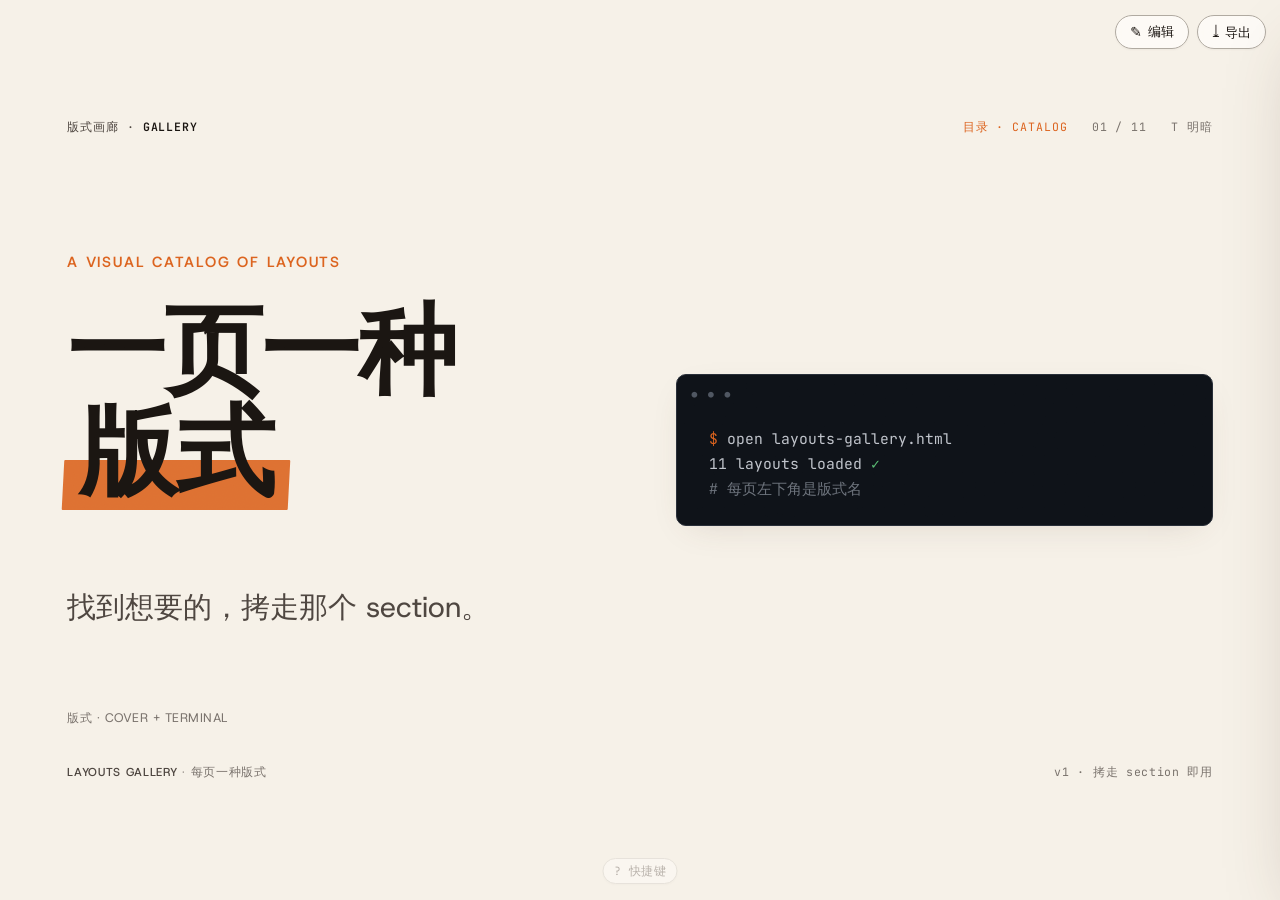
==== skills/ameng-ppt-design/templates/layouts-gallery.html @ fb1deac5 "feat: add ameng-ppt-design (HTML 演示 + 就地编辑 + 版本历史 + 一键导出 PDF/PPTX/PNG/HTML)" ====
<!doctype html>
<html lang="zh-CN">
<head>
<meta charset="utf-8">
<meta name="viewport" content="width=device-width, initial-scale=1">
<title>ameng-ppt · 版式画廊 · Layouts Gallery</title>
<link rel="stylesheet" href="../assets/fonts.css">
<link rel="stylesheet" href="../assets/base.css">
<link rel="stylesheet" href="../assets/components.css">
<link rel="stylesheet" id="theme-link" href="../assets/themes/industrial-paper.css">
<link rel="stylesheet" href="../assets/toolbar.css">
</head>
<body>
<!-- 版式画廊：每一页 = 一种命名版式，左下角 .slide__foot 标注版式名，
     既能当模板抄，也能当「目录」查。工业纸感 + film grain + 编辑 chrome。
     用法：找到想要的版式 → 拷走那个 <section> → 换文案。 -->
<div class="deck deck--chrome" data-grain
    >
  <div class="deck__stage">

    <div class="chrome-top">
      <span class="chrome-top__brand">版式画廊 · <b>GALLERY</b></span>
      <span class="chrome-top__meta"><span class="chrome-top__sec">目录 · CATALOG</span>
        <span class="chrome-top__page">01 / 11</span><span>T 明暗</span></span>
    </div>
    <div class="chrome-foot">
      <span><b>LAYOUTS GALLERY</b> · 每页一种版式</span>
      <span class="mono">v1 · 拷走 section 即用</span>
    </div>

    <!-- 1 · COVER WITH TERMINAL ------------------------------------------------ -->
    <section class="slide center" data-section="目录 · CATALOG" data-accent="ember">
      <div class="grid-2" style="--gap:var(--s-8);align-items:center">
        <div class="stack" style="--gap:var(--s-5)">
          <span class="eyebrow" data-anim="fade">A VISUAL CATALOG OF LAYOUTS</span>
          <h1 class="zh-mega" data-anim="rise" style="font-size:clamp(2.8rem,1.4rem+5vw,6rem)">
            一页一种<br><span class="hl">版式</span></h1>
          <p class="lead" data-anim="fade">找到想要的，拷走那个 section。</p>
        </div>
        <div class="terminal" data-anim="rise">
          <div class="cmd">open layouts-gallery.html</div>
          <div class="ok">11 layouts loaded</div>
          <div class="comment"># 每页左下角是版式名</div>
        </div>
      </div>
      <div class="slide__foot" style="bottom:calc(var(--pad) + 0.9rem)">版式 · COVER + TERMINAL</div>
      <div class="notes">封面版式（短标题版）：左文右终端，仅适合 ≤5 汉字/行 的极短标题。长 CJK 标题改用「标题全宽 + 下方 lead|终端 一行」（见 deck-16x9 的 COVER），否则会在半栏里反复折行。</div>
    </section>

    <!-- 2 · BIG STATEMENT ----------------------------------------------------- -->
    <section class="slide center" data-section="陈述 · STATE" data-accent="ember">
      <h2 class="h1 measure" data-anim="rise">好版式不是装饰，<br>是把<span class="hl">注意力</span>排好队。</h2>
      <p class="lead muted" style="margin-top:var(--s-6)" data-anim="fade">标题写结论，正文写理由。</p>
      <div class="slide__foot" style="bottom:calc(var(--pad) + 0.9rem)">版式 · BIG STATEMENT</div>
      <div class="notes">大陈述版式：一句话、大字号、一个高亮短语。标题直接陈述结论，居中留白。适合论点页。</div>
    </section>

    <!-- 3 · NUMBERED CARDS (3× card--num) ------------------------------------- -->
    <section class="slide" data-section="编号卡 · CARDS" data-accent="cinnabar">
      <span class="eyebrow" data-anim="fade">THREE, IN ORDER</span>
      <h3 class="h2" data-anim="rise" style="margin:var(--s-3) 0 var(--s-6)">三张编号编辑卡（非 icon-card-shadow）</h3>
      <div class="grid-3 fill anim-stagger">
        <div class="card card--num"><span class="num">01</span><span class="eyebrow">差异化填充</span>
          <p class="h3">编号</p><p class="body">mono 编号挂右上角，衬线标题压住，正文交代细节。</p>
          <div class="card__tags"><span>规则</span><span>顺序</span></div></div>
        <div class="card card--num"><span class="num">02</span><span class="eyebrow">统一描边</span>
          <p class="h3">层级</p><p class="body">三卡共用一套描边与圆角——是系统，不是模板网格。</p>
          <div class="card__tags"><span>系统</span><span>克制</span></div></div>
        <div class="card card--num"><span class="num">03</span><span class="eyebrow">底部标签</span>
          <p class="h3">收口</p><p class="body">mono 标签沉到底，给每张卡一个一致的落脚线。</p>
          <div class="card__tags"><span>对齐</span><span>收口</span></div></div>
      </div>
      <div class="slide__foot" style="bottom:calc(var(--pad) + 0.9rem)">版式 · NUMBERED CARDS ×3</div>
      <div class="notes">编号卡版式：eyebrow + 衬线标题 + body + mono 标签。差异在内容，统一在描边。用于「分点 / 步骤 / 维度」。</div>
    </section>

    <!-- 4 · DATA HERO --------------------------------------------------------- -->
    <section class="slide center" data-section="数据 · DATA" data-accent="cinnabar">
      <span class="eyebrow" data-anim="fade">ONE NUMBER, AS THE SUBJECT</span>
      <div class="data-hero" data-anim="rise" style="margin-top:var(--s-4)">
        <div class="data-hero__num">3<span class="unit">×</span></div>
        <div class="data-hero__label">把一个真实大数字当视觉主语——比一句形容词
          「<span class="hl">大幅提升</span>」有力得多。</div>
        <div class="data-hero__src">来源：替换为你的真实出处 · 无真实数据就别用这一版式</div>
      </div>
      <div class="slide__foot" style="bottom:calc(var(--pad) + 0.9rem)">版式 · DATA HERO</div>
      <div class="notes">Data Hero 版式：数字占屏宽 ~20% 当主角，配 label + 出处。强约束：必须是真实数据，否则换版式。</div>
    </section>

    <!-- 5 · SCREENSHOT (frame--browser placeholder) --------------------------- -->
    <section class="slide" data-section="截图 · SHOT" data-accent="mint">
      <div class="grid-2 fill" style="--gap:var(--s-6);align-items:center">
        <div class="stack" style="--gap:var(--s-4)">
          <span class="eyebrow" data-anim="fade">SCREENSHOT, BEAUTIFIED</span>
          <h3 class="h2" data-anim="rise">截图进统一浏览器框，<br>比裸贴<span class="hl">专业一个量级</span>。</h3>
          <p class="body">同一套框 + 同一档阴影。没图就用诚实占位，绝不画假 UI。</p>
        </div>
        <div class="frame frame--browser frame--shadow" data-anim="rise">
          <!-- 真实截图就 <img src="images/01-shot.png" alt="...">；没图先用诚实占位 -->
          <div class="frame__placeholder">images/01-shot.png · 1600px 宽</div>
        </div>
      </div>
      <div class="slide__foot" style="bottom:calc(var(--pad) + 0.9rem)">版式 · SCREENSHOT FRAME</div>
      <div class="notes">截图版式：左文右框。frame--browser 给假浏览器栏，frame--shadow 给深阴影。没图用 .frame__placeholder。</div>
    </section>

    <!-- 6 · HONEST BARS ------------------------------------------------------- -->
    <section class="slide center" data-section="图表 · BARS" data-accent="mint">
      <span class="eyebrow" data-anim="fade">REAL NUMBERS ONLY</span>
      <h3 class="h2" data-anim="rise" style="margin:var(--s-3) 0 var(--s-6)">诚实条形图（只画真实数据）</h3>
      <div class="bars anim-stagger" style="max-width:48rem">
        <div class="bar"><span class="body">主系列</span><div class="bar__track"><div class="bar__fill" style="--v:72%"></div></div><span class="bar__val">72%</span></div>
        <div class="bar"><span class="body">次系列</span><div class="bar__track"><div class="bar__fill" style="--v:48%;background:var(--accent-2)"></div></div><span class="bar__val">48%</span></div>
        <div class="bar"><span class="body">参照</span><div class="bar__track"><div class="bar__fill" style="--v:25%;background:var(--ink-3)"></div></div><span class="bar__val">25%</span></div>
      </div>
      <div class="slide__foot" style="bottom:calc(var(--pad) + 0.9rem)">版式 · HONEST BARS</div>
      <div class="notes">条形图版式：纯 CSS，--v 是真实百分比。强调=accent，副系列=accent-2，参照=ink-3。绝不编数字。</div>
    </section>

    <!-- 7 · COMPARISON (right accent 落点) ------------------------------------ -->
    <section class="slide" data-section="对比 · VS" data-accent="cyan">
      <span class="eyebrow" data-anim="fade">A VERSUS B</span>
      <h3 class="h2" data-anim="rise" style="margin:var(--s-3) 0 var(--s-6)">对比页：右侧是唯一落点</h3>
      <div class="grid-2 fill" style="--gap:var(--s-5)">
        <div class="card card--soft"><span class="tag">方案 A</span>
          <p class="h3 muted">看起来都行，但没有重心</p><p class="body">两边等权 · 读者不知道你推荐谁</p></div>
        <div class="card card--accent"><span class="tag" style="background:oklch(100% 0 0 /.18);border-color:transparent;color:var(--accent-ink)">方案 B ✓</span>
          <p class="h3">用 card--accent 指明结论</p><p class="body">唯一的实色块 · 视线终点 · 推荐项</p></div>
      </div>
      <div class="slide__foot" style="bottom:calc(var(--pad) + 0.9rem)">版式 · COMPARISON</div>
      <div class="notes">对比版式：左 card--soft（弱）+ 右 card--accent（强）。右侧实色块是唯一落点，替你说出推荐项。</div>
    </section>

    <!-- 8 · QUOTE ------------------------------------------------------------- -->
    <section class="slide center" data-section="金句 · QUOTE" data-accent="cyan">
      <blockquote class="quote measure" data-anim="blur" style="max-width:24ch">“Less, but better.”</blockquote>
      <p class="quote__by" data-anim="fade">— Dieter Rams</p>
      <div class="slide__foot" style="bottom:calc(var(--pad) + 0.9rem)">版式 · QUOTE</div>
      <div class="notes">金句版式：衬线大字、极简、一个署名。用 blur 入场。给节奏一个停顿。</div>
    </section>

    <!-- 9 · SECTION DIVIDER (full accent bg) ---------------------------------- -->
    <section class="slide center" data-section="分节 · PART" data-accent="ember"
             style="background:var(--accent)">
      <span class="eyebrow" data-anim="fade" style="color:var(--accent-ink);opacity:.75">PART 02</span>
      <h2 class="zh-mega" data-anim="rise"
          style="color:var(--accent-ink);font-size:clamp(3rem,1rem+6vw,6.5rem)">进入下一节</h2>
      <div class="slide__foot" style="bottom:calc(var(--pad) + 0.9rem);color:var(--accent-ink);opacity:.7">版式 · SECTION DIVIDER</div>
      <div class="notes">分节版式：整页强调色作呼吸点。文字翻成 accent-ink。chrome 的分段标签会跟着切。</div>
    </section>

    <!-- 10 · BENTO ------------------------------------------------------------ -->
    <section class="slide" data-section="便当 · BENTO" data-accent="olive">
      <span class="eyebrow" data-anim="fade">DELIBERATE ASYMMETRY</span>
      <h3 class="h2" data-anim="rise" style="margin:var(--s-3) 0 var(--s-5)">便当版式：非均匀但守网格</h3>
      <div class="bento fill anim-stagger" style="grid-auto-rows:minmax(0,1fr)">
        <div class="card col-4 row-2" style="justify-content:space-between">
          <span class="eyebrow">主格 · col-4 row-2</span>
          <div class="stat__num" style="font-size:clamp(2.6rem,7vw,5rem)">大块<span class="unit">放重点</span></div>
          <p class="body">最大的格子承载最重的信息，其余按 6 列底栅切分。</p></div>
        <div class="card col-2"><span class="eyebrow">col-2</span><p class="h3">附信息</p></div>
        <div class="card col-2"><span class="eyebrow">col-2</span><p class="h3">附信息</p></div>
        <div class="card col-2 card--accent"><span class="eyebrow" style="color:var(--accent-ink);opacity:.85">col-2 · 落点</span><p class="h3">视线终点</p></div>
      </div>
      <div class="slide__foot" style="bottom:calc(var(--pad) + 0.9rem)">版式 · BENTO</div>
      <div class="notes">便当版式：col-4/row-2 主格 + 三个 col-2，全部吸附 6 列底栅。最后一格用 card--accent 收住视线。</div>
    </section>

    <!-- 11 · CLOSE / CTA ------------------------------------------------------ -->
    <section class="slide center" data-section="收束 · CLOSE" data-accent="ember">
      <div class="grid-2" style="--gap:var(--s-8);align-items:center">
        <div class="stack" style="--gap:var(--s-5)">
          <span class="eyebrow" data-anim="fade">YOUR TURN</span>
          <h2 class="h1" data-anim="rise">挑一种版式，<br>从最难的那页<span class="hl">开始</span>。</h2>
        </div>
        <div class="terminal" data-anim="rise">
          <div class="cmd">cp section#7 my-deck.html</div>
          <div class="comment"># 拷走 section，换文案，发布</div>
        </div>
      </div>
      <div class="slide__foot" style="bottom:calc(var(--pad) + 0.9rem)">版式 · CLOSE + CTA</div>
      <div class="notes">收尾版式：左文右终端，给一个具体的下一步动作——不写「Get Started」。</div>
    </section>

  </div>
</div>
<script src="../assets/runtime.js"></script>
<script src="../assets/editor.js"></script>
<script src="../assets/export.js"></script>
</body>
</html>
---- skills/ameng-ppt-design/assets/fonts.css ----
/* ============================================================================
   ameng-ppt-design · fonts.css
   SELF-HOSTED distinctive fonts, OFFLINE / cn-ok. No Google Fonts at runtime,
   no CDN, no network. Run `scripts/fetch-fonts.sh` ONCE to populate
   assets/fonts/*.woff2 (one-time download, then fully offline).
   ----------------------------------------------------------------------------
   Ban-list compliant (设计基线): NO Inter, Roboto, Arial, Open Sans,
   DM Sans/Serif, Plus Jakarta, Outfit, IBM Plex*, Space*, Instrument*,
   Fraunces, Newsreader, Lora, Crimson*, Playfair Display, Cormorant*, Syne.
   Chosen: Display = Bricolage Grotesque · Body = Host Grotesk · Mono = JetBrains Mono.
   If a .woff2 is missing the stack falls back to system CJK gracefully.
   ============================================================================ */

@font-face {
  font-family: "Bricolage Grotesque";
  src: url("./fonts/BricolageGrotesque.woff2") format("woff2");
  font-weight: 200 800; font-display: swap; font-style: normal;
}
@font-face {
  font-family: "Host Grotesk";
  src: url("./fonts/HostGrotesk.woff2") format("woff2");
  font-weight: 300 800; font-display: swap; font-style: normal;
}
@font-face {
  font-family: "JetBrains Mono";
  src: url("./fonts/JetBrainsMono.woff2") format("woff2");
  font-weight: 400 700; font-display: swap; font-style: normal;
}
/* CJK: drop a subset woff2 here for distinctive Chinese, else system serif/sans. */
@font-face {
  font-family: "PPT Han Serif";
  src: url("./fonts/SourceHanSerifSC-subset.woff2") format("woff2");
  font-weight: 400 700; font-display: swap;
}
@font-face {
  font-family: "PPT Han Sans";
  src: url("./fonts/SourceHanSansSC-subset.woff2") format("woff2");
  font-weight: 300 700; font-display: swap;
}

:root {
  /* Display = distinctive Latin grotesque + CJK 黑体/sans. CJK is SANS by default:
     serif CJK (宋/楷) reads heavy & old-fashioned at mega display sizes. Themes that
     WANT serif CJK (editorial-ink, porcelain) override this per-theme. */
  --ppt-display: "Bricolage Grotesque", "PingFang SC", "Source Han Sans SC",
                  "Microsoft YaHei", system-ui, sans-serif;
  /* Body = humanist grotesque + CJK sans */
  --ppt-body:    "Host Grotesk", "PPT Han Sans", "PingFang SC",
                  "Source Han Sans SC", "Noto Sans CJK SC", system-ui, sans-serif;
  /* Mono = JetBrains Mono for CLI / version numbers / metadata */
  --ppt-mono:    "JetBrains Mono", "Sarasa Mono SC", ui-monospace, monospace;
}
---- skills/ameng-ppt-design/assets/base.css ----
/* ============================================================================
   ameng-ppt-design · base.css
   Token-based design system + slide primitives. DO NOT edit per deck.
   A theme file (assets/themes/*.css) overrides the tokens in :root only.
   All colors are OKLCH. No hardcoded hex in layouts — always var(--token).
   ============================================================================ */

/* ---- 1. Default token contract (a theme overrides these) ----------------- */
:root {
  /* Surfaces */
  --bg:          oklch(98.5% 0.004 95);    /* deck/page background */
  --surface-1:   oklch(100% 0 0);          /* raised card */
  --surface-2:   oklch(96% 0.005 95);      /* sunken / subtle fill */
  --line:        oklch(88% 0.006 95);      /* hairline borders */
  --line-strong: oklch(78% 0.01 95);

  /* Ink (text) — 3 levels of hierarchy */
  --ink-1: oklch(22% 0.01 260);            /* primary text / headlines */
  --ink-2: oklch(44% 0.012 260);           /* secondary text */
  --ink-3: oklch(60% 0.012 260);           /* muted / captions */

  /* Accent — used SEMANTICALLY (emphasis, data highlight), not decoration.
     Default is EMBER (warm), not blue: 禁蓝 is a house rule, and a blue default
     was a latent trap (any deck that forgets to link a theme would render blue). */
  --accent:     oklch(64% 0.17 45);        /* primary accent — ember (was blue 256) */
  --accent-ink: oklch(98% 0.01 60);        /* text sitting on accent */
  --accent-2:   oklch(66% 0.13 184);       /* secondary accent (charts/dual, teal) */
  --accent-soft: oklch(92% 0.05 50);       /* warm tint background for accent */

  /* Typography families. Theme may swap. Self-hosted/system — NO Inter/Roboto. */
  --font-display: var(--ppt-display, "Source Han Serif SC", "Songti SC", "Noto Serif CJK SC", Georgia, serif);
  --font-body:    var(--ppt-body, "PingFang SC", "HarmonyOS Sans SC", "Source Han Sans SC", "Noto Sans CJK SC", system-ui, sans-serif);
  --font-mono:    var(--ppt-mono, "JetBrains Mono", "Sarasa Mono SC", "DejaVu Sans Mono", ui-monospace, monospace);

  /* Type scale — fluid, anchored to a 1280-wide stage. Big scale CONTRAST. */
  --fs-eyebrow: clamp(0.72rem, 0.6rem + 0.4vw, 0.92rem);
  --fs-body:    clamp(1rem, 0.86rem + 0.55vw, 1.32rem);
  --fs-lead:    clamp(1.3rem, 1rem + 1vw, 1.9rem);
  --fs-h3:      clamp(1.5rem, 1.1rem + 1.4vw, 2.3rem);
  --fs-h2:      clamp(2rem, 1.3rem + 2.4vw, 3.4rem);
  --fs-h1:      clamp(2.8rem, 1.6rem + 4vw, 5rem);
  --fs-display: clamp(3.6rem, 1.8rem + 6vw, 7rem);
  --fs-stat:    clamp(3rem, 1.6rem + 5vw, 6rem);

  /* Weights & tracking */
  --w-light: 300; --w-reg: 400; --w-med: 500; --w-semi: 600; --w-bold: 700;
  --track-tight: -0.02em;
  --track-wide:  0.12em;          /* ALL-CAPS labels only; 0.05–0.12em is the sane band */
  --leading-tight: 1.08;
  --leading-body:  1.62;

  /* Spacing scale (8px rhythm, non-uniform on purpose) */
  --s-1: 0.25rem; --s-2: 0.5rem; --s-3: 0.75rem; --s-4: 1rem;
  --s-5: 1.5rem; --s-6: 2rem; --s-7: 3rem; --s-8: 4.5rem; --s-9: 6.5rem;

  /* Radius & shadow — restrained. One radius family per deck. */
  --r-1: 6px; --r-2: 12px; --r-3: 20px; --r-pill: 999px;
  --shadow-1: 0 1px 2px oklch(0% 0 0 / 0.05);
  --shadow-2: 0 6px 24px -8px oklch(0% 0 0 / 0.14);
  --shadow-3: 0 24px 64px -20px oklch(0% 0 0 / 0.22);

  /* Deck geometry — a slide is a FIXED stage, scaled to fit the viewport. */
  --slide-w: 1280px;
  --slide-h: 720px;               /* 16:9. The 9:16 modifier overrides this. */
  --pad: clamp(2.5rem, 1rem + 4vw, 5.5rem);
  --content-max: 1100px;          /* reading width cap so text never over-stretches */

  /* Motion */
  --dur: 480ms;
  --ease: cubic-bezier(0.16, 1, 0.3, 1);

  /* Swappable accent palette (set data-accent on .slide for per-section zones).
     House rule: ONE accent per deck/section, used 60-30-10. 禁蓝 by default —
     "ink-blue" exists only for the report theme, never a flagship default. */
  --pal-ember:   oklch(64% 0.17 45);
  --pal-sand:    oklch(70% 0.12 75);
  --pal-cinnabar:oklch(58% 0.20 30);
  --pal-olive:   oklch(58% 0.10 130);
  --pal-mint:    oklch(72% 0.14 160);
  --pal-magenta: oklch(62% 0.20 348);
  --pal-cyan:    oklch(66% 0.13 215);
}

/* per-section accent re-binding (工业纸感 pattern): one zone = one accent */
.slide[data-accent="ember"],   .deck[data-accent="ember"]   { --accent: var(--pal-ember); }
.slide[data-accent="sand"],    .deck[data-accent="sand"]    { --accent: var(--pal-sand); }
.slide[data-accent="cinnabar"],.deck[data-accent="cinnabar"]{ --accent: var(--pal-cinnabar); }
.slide[data-accent="olive"],   .deck[data-accent="olive"]   { --accent: var(--pal-olive); }
.slide[data-accent="mint"],    .deck[data-accent="mint"]    { --accent: var(--pal-mint); }
.slide[data-accent="magenta"], .deck[data-accent="magenta"] { --accent: var(--pal-magenta); }
.slide[data-accent="cyan"],    .deck[data-accent="cyan"]    { --accent: var(--pal-cyan); }

/* ---- 2. Reset & page ----------------------------------------------------- */
*, *::before, *::after { box-sizing: border-box; }
html, body { margin: 0; height: 100%; }
body {
  background: var(--bg);
  color: var(--ink-1);
  font-family: var(--font-body);
  font-size: var(--fs-body);
  line-height: var(--leading-body);
  -webkit-font-smoothing: antialiased;
  text-rendering: optimizeLegibility;
  overflow: hidden;                /* the deck owns the screen */
}

/* ---- 3. Deck stage & fit-to-viewport scaling ----------------------------- */
/* .deck is the fixed 1280×720 (or 720×1280) stage. runtime.js sets --fit
   to scale it to the window. This keeps layout math simple & pixel-stable. */
.deck {
  position: fixed; inset: 0;
  display: grid; place-items: center;
  /* color set here (not only on body) so inherited text — headings without an
     explicit color — re-resolves --ink-1 INSIDE the theme/dark scope. body is an
     ancestor of .deck, so body's computed color would keep the light value
     under [data-theme="dark"]. */
  color: var(--ink-1);
}
.deck__stage {
  position: relative;
  width: var(--slide-w);
  height: var(--slide-h);
  transform: scale(var(--fit, 1));
  transform-origin: center center;
  background: var(--bg);
  overflow: hidden;
}
.deck--9x16 { --slide-w: 720px; --slide-h: 1280px; }

/* ---- 4. Slide ------------------------------------------------------------ */
.slide {
  position: absolute; inset: 0;
  padding: var(--pad);
  display: flex; flex-direction: column;
  opacity: 0; visibility: hidden;
  pointer-events: none;
}
.slide.is-active { opacity: 1; visibility: visible; pointer-events: auto; }

/* entry animation runs only when a slide becomes active */
.slide.is-active [data-anim] { animation: var(--anim, ppt-fade-up) var(--dur) var(--ease) both; }

/* ---- 5. Chrome: progress bar, page number, footer ------------------------ */
.deck__progress {
  position: absolute; left: 0; top: 0; height: 3px; width: 100%;
  background: transparent; z-index: 5;
}
.deck__progress > i {
  display: block; height: 100%; width: var(--progress, 0%);
  background: var(--accent); transition: width var(--dur) var(--ease);
}
.slide__num {
  position: absolute; right: var(--pad); bottom: calc(var(--pad) * 0.55);
  font-family: var(--font-mono); font-size: 0.8rem; letter-spacing: 0.08em;
  color: var(--ink-3); z-index: 4;
}
.slide__foot {
  position: absolute; left: var(--pad); bottom: calc(var(--pad) * 0.55);
  font-size: 0.78rem; letter-spacing: 0.04em; color: var(--ink-3); z-index: 4;
}

/* ---- 6. Typographic primitives ------------------------------------------ */
.eyebrow {
  font-size: var(--fs-eyebrow); font-weight: var(--w-semi);
  letter-spacing: var(--track-wide); text-transform: uppercase;
  color: var(--accent);
}
.display {
  font-family: var(--font-display); font-size: var(--fs-display);
  font-weight: var(--w-bold); line-height: var(--leading-tight);
  letter-spacing: var(--track-tight); color: var(--ink-1);
  text-wrap: balance;
}
.h1 { font-family: var(--font-display); font-size: var(--fs-h1); font-weight: var(--w-bold);
      line-height: var(--leading-tight); letter-spacing: var(--track-tight); text-wrap: balance; }
.h2 { font-family: var(--font-display); font-size: var(--fs-h2); font-weight: var(--w-semi);
      line-height: 1.15; letter-spacing: var(--track-tight); text-wrap: balance; }
.h3 { font-size: var(--fs-h3); font-weight: var(--w-semi); line-height: 1.22; }
/* Reading-width caps are in `ch` (width of "0"). CJK glyphs are ~2× that, so a
   small ch cap wraps CJK far too early (40ch ≈ 20 汉字). Caps widened for CJK-first
   decks; for Latin these stay within a comfortable measure. */
.lead { font-size: var(--fs-lead); color: var(--ink-2); font-weight: var(--w-reg);
        line-height: 1.4; max-width: 52ch; text-wrap: pretty; }
.body { font-size: var(--fs-body); color: var(--ink-2); max-width: 72ch; text-wrap: pretty; }
.muted { color: var(--ink-3); }
.accent { color: var(--accent); }
mark { background: var(--accent-soft); color: var(--ink-1); padding: 0 0.18em; border-radius: var(--r-1); }

/* stat / big number */
.stat { display: flex; flex-direction: column; gap: var(--s-2); }
.stat__num { font-family: var(--font-display); font-size: var(--fs-stat); font-weight: var(--w-bold);
             line-height: 1; letter-spacing: var(--track-tight); color: var(--ink-1);
             font-variant-numeric: tabular-nums; }
.stat__num .unit { font-size: 0.42em; color: var(--ink-3); margin-left: 0.15em; font-weight: var(--w-med); }
.stat__label { font-size: var(--fs-eyebrow); letter-spacing: 0.06em; color: var(--ink-3); text-transform: uppercase; }

/* quote */
.quote { font-family: var(--font-display); font-size: var(--fs-h2); font-weight: var(--w-med);
         line-height: 1.3; letter-spacing: var(--track-tight); color: var(--ink-1); text-wrap: balance; }
.quote__by { margin-top: var(--s-5); font-size: var(--fs-body); color: var(--ink-3); }

/* ---- 7. Layout helpers --------------------------------------------------- */
.stack > * + * { margin-top: var(--gap, var(--s-4)); }
.cluster { display: flex; flex-wrap: wrap; gap: var(--gap, var(--s-4)); align-items: center; }
.spread { display: flex; justify-content: space-between; align-items: flex-end; gap: var(--s-6); }
.fill { flex: 1; min-height: 0; }
.center { display: flex; flex-direction: column; justify-content: center; height: 100%; }
.grid-2 { display: grid; grid-template-columns: 1fr 1fr; gap: var(--gap, var(--s-6)); }
.grid-3 { display: grid; grid-template-columns: repeat(3, 1fr); gap: var(--gap, var(--s-5)); }
.grid-4 { display: grid; grid-template-columns: repeat(4, 1fr); gap: var(--gap, var(--s-4)); }
/* bento: deliberate non-uniform composition */
.bento { display: grid; gap: var(--s-4); grid-template-columns: repeat(6, 1fr); grid-auto-rows: 1fr; }
.bento > .col-2 { grid-column: span 2; } .bento > .col-3 { grid-column: span 3; }
.bento > .col-4 { grid-column: span 4; } .bento > .row-2 { grid-row: span 2; }

/* card surface */
.card {
  background: var(--surface-1); border: 1px solid var(--line);
  border-radius: var(--r-2); padding: var(--s-5);
  display: flex; flex-direction: column; gap: var(--s-3);
}
.card--soft { background: var(--surface-2); border-color: transparent; }
.card--accent { background: var(--accent); color: var(--accent-ink); border-color: transparent; }
/* ALL text inside an accent card flips to ink-on-accent — otherwise .body/.lead/.muted
   keep their dark color and become unreadable on the accent fill (contrast bug). */
.card--accent :where(.stat__num, .stat__label, .h2, .h3, .lead, .body, .muted, p, h2, h3, li) {
  color: var(--accent-ink);
}
.card--accent :where(.muted, .body, .data-hero__src, .stat__label) { opacity: 0.85; }
.card--accent .tag { background: oklch(100% 0 0 / 0.18); border-color: transparent; color: var(--accent-ink); }

/* pill / tag */
.tag { display: inline-flex; align-items: center; gap: var(--s-2);
       font-size: var(--fs-eyebrow); letter-spacing: 0.04em; color: var(--ink-2);
       background: var(--surface-2); border-radius: var(--r-pill);
       padding: 0.3em 0.85em; border: 1px solid var(--line); }

/* divider */
.rule { height: 1px; background: var(--line); border: 0; margin: var(--s-5) 0; }

/* simple bar for honest, real-data charts (no fake numbers) */
.bars { display: flex; flex-direction: column; gap: var(--s-3); }
.bar { display: grid; grid-template-columns: 9rem 1fr auto; align-items: center; gap: var(--s-4); }
.bar__track { height: 10px; background: var(--surface-2); border-radius: var(--r-pill); overflow: hidden; }
.bar__fill { height: 100%; width: var(--v, 0%); background: var(--accent); border-radius: var(--r-pill); }
.bar__val { font-family: var(--font-mono); font-size: 0.9rem; color: var(--ink-2); font-variant-numeric: tabular-nums; }

/* ---- 8. Speaker notes & overview (driven by runtime.js) ------------------ */
.notes { display: none; }
.ppt-notes-overlay {
  position: fixed; inset: auto 0 0 0; max-height: 42vh; overflow: auto;
  background: oklch(15% 0.01 260 / 0.97); color: oklch(96% 0 0);
  font-family: var(--font-body); font-size: 1rem; line-height: 1.6;
  padding: var(--s-6) var(--s-7); z-index: 50; display: none;
  border-top: 2px solid var(--accent);
}
.ppt-notes-overlay.is-open { display: block; }
.ppt-overview {
  position: fixed; inset: 0; background: oklch(12% 0.01 260 / 0.96); z-index: 60;
  display: none; grid-template-columns: repeat(auto-fill, minmax(220px, 1fr));
  gap: var(--s-4); padding: var(--s-6); overflow: auto; align-content: start;
}
.ppt-overview.is-open { display: grid; }
.ppt-overview__thumb { aspect-ratio: 16/9; border-radius: var(--r-1); overflow: hidden;
  border: 2px solid transparent; background: var(--bg); cursor: pointer; position: relative; }
.ppt-overview__thumb.is-current { border-color: var(--accent); }
.ppt-overview__thumb b { position: absolute; left: 6px; top: 4px; font-family: var(--font-mono);
  font-size: 0.7rem; color: var(--ink-3); }

/* keyboard-shortcut help affordance — bottom-center, subtle, screen-only.
   Hover (or click, or press ? / H) reveals the panel. Hidden in print/export. */
.ppt-help { position: fixed; left: 50%; bottom: 14px; transform: translateX(-50%); z-index: 45; }
.ppt-help__btn {
  font-family: var(--font-mono); font-size: 0.72rem; letter-spacing: 0.04em;
  color: var(--ink-3); background: var(--surface-1); border: 1px solid var(--line);
  border-radius: var(--r-pill); padding: 0.34em 0.9em; cursor: help;
  box-shadow: var(--shadow-1); opacity: 0.5; transition: opacity 0.2s var(--ease);
}
.ppt-help:hover .ppt-help__btn, .ppt-help.is-open .ppt-help__btn { opacity: 1; }
.ppt-help__panel {
  position: absolute; left: 50%; bottom: calc(100% + 8px);
  transform: translateX(-50%) translateY(6px);
  width: 232px; background: var(--surface-1); color: var(--ink-1);
  border: 1px solid var(--line); border-radius: var(--r-2); box-shadow: var(--shadow-3);
  padding: var(--s-4) var(--s-5); opacity: 0; visibility: hidden;
  transition: opacity 0.18s var(--ease), transform 0.18s var(--ease);
}
.ppt-help:hover .ppt-help__panel, .ppt-help.is-open .ppt-help__panel {
  opacity: 1; visibility: visible; transform: translateX(-50%) translateY(0);
}
.ppt-help__row { display: flex; align-items: center; gap: 0.6em; padding: 0.3em 0;
  font-size: 0.78rem; color: var(--ink-2); }
.ppt-help__row b { margin-left: auto; font-weight: var(--w-med); color: var(--ink-2); }
.ppt-help__row .k { display: inline-flex; gap: 0.25em; }
.ppt-help kbd { font-family: var(--font-mono); font-size: 0.68rem; line-height: 1.5;
  background: var(--surface-2); border: 1px solid var(--line); border-bottom-width: 2px;
  border-radius: 4px; padding: 0.06em 0.45em; color: var(--ink-1); }
@media print { .ppt-help { display: none !important; } }

/* ---- 9. Motion keyframes ------------------------------------------------- */
@keyframes ppt-fade-up { from { opacity: 0; transform: translateY(18px); } to { opacity: 1; transform: none; } }
@keyframes ppt-fade    { from { opacity: 0; } to { opacity: 1; } }
@keyframes ppt-rise    { from { opacity: 0; transform: translateY(40px) scale(0.98); } to { opacity: 1; transform: none; } }
@keyframes ppt-wipe    { from { clip-path: inset(0 100% 0 0); } to { clip-path: inset(0 0 0 0); } }
@keyframes ppt-blur-in { from { opacity: 0; filter: blur(12px); } to { opacity: 1; filter: none; } }

[data-anim="fade"]   { --anim: ppt-fade; }
[data-anim="rise"]   { --anim: ppt-rise; }
[data-anim="wipe"]   { --anim: ppt-wipe; }
[data-anim="blur"]   { --anim: ppt-blur-in; }
/* stagger children: set --i on each child or use :nth-child below */
.anim-stagger > * { animation: ppt-fade-up var(--dur) var(--ease) both;
  animation-delay: calc(var(--i, 0) * 80ms); }
.anim-stagger > *:nth-child(1){--i:0} .anim-stagger > *:nth-child(2){--i:1}
.anim-stagger > *:nth-child(3){--i:2} .anim-stagger > *:nth-child(4){--i:3}
.anim-stagger > *:nth-child(5){--i:4} .anim-stagger > *:nth-child(6){--i:5}

/* Respect reduced motion — accessibility (web rules). */
@media (prefers-reduced-motion: reduce) {
  .slide.is-active [data-anim], .anim-stagger > * { animation: none !important; }
  .deck__progress > i { transition: none; }
}

/* ---- 9.5 Signature primitives (工业纸感 DNA) ----------------------------- */

/* Film grain / atmosphere — opt-in via data-grain on .deck. Overlay blend. */
.deck[data-grain] .deck__stage::after {
  content: ""; position: absolute; inset: 0; pointer-events: none; z-index: 3;
  opacity: 0.4; mix-blend-mode: overlay;
  background-image: url("data:image/svg+xml;utf8,<svg xmlns='http://www.w3.org/2000/svg' width='160' height='160'><filter id='n'><feTurbulence type='fractalNoise' baseFrequency='0.9' numOctaves='2' stitchTiles='stitch'/><feColorMatrix values='0 0 0 0 1  0 0 0 0 1  0 0 0 0 1  0 0 0 0.05 0'/></filter><rect width='100%25' height='100%25' filter='url(%23n)'/></svg>");
}
/* on light themes flip the grain to dark dots */
.deck[data-grain][data-theme="light"] .deck__stage::after,
.deck[data-grain].is-light .deck__stage::after {
  mix-blend-mode: multiply; opacity: 0.5;
  background-image: url("data:image/svg+xml;utf8,<svg xmlns='http://www.w3.org/2000/svg' width='160' height='160'><filter id='n'><feTurbulence type='fractalNoise' baseFrequency='0.9' numOctaves='2' stitchTiles='stitch'/><feColorMatrix values='0 0 0 0 0  0 0 0 0 0  0 0 0 0 0  0 0 0 0.06 0'/></filter><rect width='100%25' height='100%25' filter='url(%23n)'/></svg>");
}

/* Inline highlight band — the signature: accent bar behind a key phrase.
   <span class="hl">关键短语</span>. Sits behind text, slightly skewed off-grid. */
.hl {
  position: relative; white-space: nowrap; padding: 0 0.12em;
  color: var(--ink-1); isolation: isolate;
}
.hl::before {
  content: ""; position: absolute; z-index: -1; left: -0.04em; right: -0.04em;
  bottom: 0.04em; height: 0.5em; background: var(--accent);
  opacity: 0.9; transform: skewX(-3deg); border-radius: 1px;
}
/* full band = solid inline highlight (red-on-white etc). Real background so it
   survives layered/dotted slide backgrounds; clones cleanly across line wraps. */
.hl--full {
  color: var(--accent-ink); background: var(--accent);
  padding: 0.04em 0.2em; border-radius: 2px;
  -webkit-box-decoration-break: clone; box-decoration-break: clone;
}
.hl--full::before { display: none; }

/* reading-width cap helper */
.measure { max-width: var(--content-max); }

/* CJK display title tiers (Swiss "极致字号对比" — pair a big tier with small body) */
.zh-mega { font-family: var(--font-display); font-weight: var(--w-bold);
  font-size: clamp(3.2rem, 1.4rem + 6vw, 7.5rem); line-height: 1.02;
  letter-spacing: var(--track-tight); text-wrap: balance; }

/* ---- 10. Print / PDF export (one slide per page, no scaling) -------------
   The Export ▸ PDF button (export.js) injects an exact @page size for the
   current ratio before calling print(); these rules also make a manual
   Cmd/Ctrl+P paginate every slide instead of printing only the active one. */
@media print {
  html, body { overflow: visible; background: #fff; margin: 0; padding: 0; }
  .deck { position: static; display: block; }
  .deck__stage {
    position: static; transform: none; box-shadow: none;
    width: var(--slide-w); height: auto; overflow: visible;
  }
  .slide {
    position: relative; inset: auto;
    width: var(--slide-w); height: var(--slide-h);
    opacity: 1 !important; visibility: visible !important; pointer-events: auto;
    overflow: hidden;
    break-after: page; page-break-after: always;
  }
  .slide:last-child { break-after: auto; page-break-after: auto; }
  .slide [data-anim] { animation: none !important; opacity: 1 !important; transform: none !important; }
  /* never print the authoring/runtime chrome */
  .ppt-toolbar, .ppt-history, .ppt-toast, .ppt-help, .ppt-overview,
  .ppt-notes-overlay, .deck__progress, .slide__num { display: none !important; }
}
---- skills/ameng-ppt-design/assets/components.css ----
/* ============================================================================
   ameng-ppt-design · components.css
   Higher-level components built on base.css tokens (工业纸感 + 归藏 fusion).
   Load AFTER base.css, BEFORE the theme link is fine too (uses tokens only).
   Everything here is offline / cn-ok — no CDN, no network.
   ============================================================================ */

/* ---- Editorial chrome: top metadata bar + footer (工业纸感) ---------------
   runtime.js fills .chrome-top__page and the page counter. Put a .chrome-top
   and .chrome-foot ONCE inside .deck__stage (outside .slide) and they persist. */
.chrome-top {
  position: absolute; top: 0; left: 0; right: 0; z-index: 6;
  display: flex; align-items: center; justify-content: space-between;
  padding: calc(var(--pad) * 0.42) var(--pad);
  font-size: 0.72rem; letter-spacing: 0.08em; color: var(--ink-3);
  font-family: var(--font-mono); text-transform: uppercase;
}
.chrome-top__brand { color: var(--ink-2); }
.chrome-top__brand b { color: var(--ink-1); font-weight: var(--w-semi); }
.chrome-top__meta { display: flex; gap: var(--s-5); align-items: center; }
.chrome-top__sec { color: var(--accent); }
.chrome-foot {
  position: absolute; bottom: 0; left: 0; right: 0; z-index: 6;
  display: flex; align-items: flex-end; justify-content: space-between;
  padding: calc(var(--pad) * 0.42) var(--pad);
  font-size: 0.72rem; letter-spacing: 0.06em; color: var(--ink-3);
}
.chrome-foot b { color: var(--ink-2); font-weight: var(--w-med); }
.chrome-foot .mono { font-family: var(--font-mono); }
/* when chrome is present, give slides breathing room from the bars */
.deck--chrome .slide { padding-top: calc(var(--pad) + 1.1rem); padding-bottom: calc(var(--pad) + 1.1rem); }
/* chrome already shows the page counter — suppress the auto-injected one */
.deck--chrome .slide__num { display: none; }

/* ---- Terminal / code block (the "shipped" feel) ------------------------- */
.terminal {
  font-family: var(--font-mono); font-size: 0.92rem; line-height: 1.7;
  background: oklch(18% 0.015 260); color: oklch(82% 0.01 260);
  border: 1px solid oklch(30% 0.02 260); border-radius: var(--r-2);
  padding: var(--s-5) var(--s-5) var(--s-5) var(--s-6);
  box-shadow: var(--shadow-2); position: relative; overflow: hidden;
}
.terminal::before {                       /* traffic-light dots */
  content: "● ● ●"; position: absolute; top: 0.7rem; left: 0.9rem;
  font-size: 0.6rem; letter-spacing: 0.25em; color: oklch(45% 0.02 260);
}
.terminal > * { margin-top: 1.7rem; }
.terminal > * ~ * { margin-top: 0; }
.terminal .cmd::before { content: "$ "; color: var(--accent); }
.terminal .ok::after { content: " ✓"; color: oklch(72% 0.14 150); }
.terminal .comment { color: oklch(55% 0.015 260); }

/* ---- Framed screenshot (screenshot beautification, 归藏 + 工业纸感) ------- */
.frame {
  border-radius: var(--r-2); overflow: hidden; background: var(--surface-1);
  border: 1px solid var(--line); box-shadow: var(--shadow-2);
}
.frame--browser { padding-top: 2rem; position: relative; }
.frame--browser::before {                 /* fake browser chrome */
  content: ""; position: absolute; top: 0; left: 0; right: 0; height: 2rem;
  background: var(--surface-2); border-bottom: 1px solid var(--line);
}
.frame--browser::after {
  content: "● ● ●"; position: absolute; top: 0.55rem; left: 0.9rem;
  font-size: 0.55rem; letter-spacing: 0.25em; color: var(--ink-3);
}
.frame img, .frame__shot { display: block; width: 100%; height: auto; }
.frame--shadow { box-shadow: var(--shadow-3); }
/* drop-in placeholder when a screenshot isn't ready yet (honest, no fake UI) */
.frame__placeholder {
  aspect-ratio: 16/10; display: grid; place-items: center;
  background: var(--surface-2); color: var(--ink-3);
  font-family: var(--font-mono); font-size: 0.85rem;
}

/* ---- Numbered editorial card (NOT icon-card-shadow) --------------------- */
.card--num { position: relative; }
.card--num .num {
  position: absolute; top: var(--s-4); right: var(--s-5);
  font-family: var(--font-mono); font-size: 0.8rem; color: var(--ink-3);
  letter-spacing: 0.1em;
}
.card--num .eyebrow { margin-bottom: var(--s-1); }
.card--num h3, .card--num .h3 { font-family: var(--font-display); }
.card__tags { display: flex; gap: var(--s-3); margin-top: auto; padding-top: var(--s-3);
  font-family: var(--font-mono); font-size: 0.72rem; color: var(--ink-3); letter-spacing: 0.04em; }
.card__tags span::after { content: " ·"; color: var(--line-strong); }
.card__tags span:last-child::after { content: ""; }

/* ---- Swiss Data Hero (归藏): KPI as the visual subject, ~20vw ----------- */
.data-hero { display: flex; flex-direction: column; gap: var(--s-3); }
.data-hero__num {
  font-family: var(--font-display); font-weight: var(--w-bold);
  font-size: clamp(5rem, 2rem + 14vw, 16rem); line-height: 0.86;
  letter-spacing: -0.03em; color: var(--ink-1);
  font-variant-numeric: tabular-nums;
}
.data-hero__num .unit { font-size: 0.28em; color: var(--accent); margin-left: 0.1em; }
.data-hero__label { font-size: var(--fs-lead); color: var(--ink-2); max-width: 38ch; text-wrap: pretty; }
.data-hero__src { font-family: var(--font-mono); font-size: 0.72rem; color: var(--ink-3); }

/* ---- Offline CSS backgrounds (light, no WebP, no network) --------------- */
.bg-dots  { background-image: radial-gradient(var(--line-strong) 1px, transparent 1.4px);
            background-size: 26px 26px; }
.bg-grid  { background-image:
              linear-gradient(var(--line) 1px, transparent 1px),
              linear-gradient(90deg, var(--line) 1px, transparent 1px);
            background-size: 64px 64px; }
.bg-paper { background-image:
              radial-gradient(120% 80% at 0% 0%, var(--surface-2), transparent 60%); }
/* keep decorative bg only on hero pages: wrap the area, fade toward content */
.bg-fade { -webkit-mask-image: linear-gradient(180deg, #000, transparent 70%);
           mask-image: linear-gradient(180deg, #000, transparent 70%); }

/* ---- Dense content grids: keep cards compact so 4 cells fit a fixed slide -
   A fixed 1280×720 stage can't auto-shrink text. These tighten dense grids so
   typical 4-cell content fits without spilling under the footer chrome. If it
   STILL overflows in the self-check PNG: shorten copy or split into two slides. */
.bento .card, .grid-3 .card, .grid-4 .card { padding: var(--s-4); gap: var(--s-2); min-height: 0; }
.bento .card .h3, .grid-3 .card .h3, .grid-4 .card .h3 { line-height: 1.15; }
.bento, .grid-2, .grid-3, .grid-4 { min-height: 0; }   /* let .fill bound their height */

/* ---- Canvas fx layer (opt-in, driven by assets/fx-runtime.js) ----------- */
/* A full-bleed layer that the fx system paints into. Default OFF: nothing
   animates unless an element declares data-fx. Sits behind content; never
   intercepts pointer events. Put content above it with a higher z-index. */
.slide-fx { position: absolute; inset: 0; z-index: 0; pointer-events: none; }
---- skills/ameng-ppt-design/assets/themes/industrial-paper.css ----
/* THEME: industrial-paper — 旗舰默认。暖纸感 light + ember 单 accent + 工业质感。
   品牌人格：有主张的 / 已上线的 / 工业质感（opinionated / shipped / industrial）。
   像一篇印在好纸上的技术随笔。配 data-grain + 行内 .hl 高亮带 + terminal + 编辑 chrome。
   参考 工业纸感基线 的 设计基线。默认 light；加 [data-theme="dark"] 切深色。 */
:root {
  /* Intentional paper stock, not "default tasteful beige". Pushed off the AI
     cream band (more chroma, slightly lower L) so it reads as a deliberate warm
     paper. Name your real print reference in design-direction.md ("unnamed
     ambition becomes beige"). */
  --bg:          oklch(96% 0.014 82);      /* warm paper (was 97.5% 0.006 80) */
  --surface-1:   oklch(99% 0.006 82);
  --surface-2:   oklch(94% 0.012 80);
  --line:        oklch(87% 0.01 78);
  --line-strong: oklch(74% 0.014 72);

  --ink-1: oklch(20% 0.012 60);           /* near-black, warm — 禁纯黑 */
  --ink-2: oklch(40% 0.014 60);
  --ink-3: oklch(56% 0.013 60);

  --accent:      var(--pal-ember);        /* ember — 禁蓝 */
  --accent-ink:  oklch(98% 0.01 80);
  --accent-2:    var(--pal-olive);        /* restrained secondary for dual data */
  --accent-soft: oklch(92% 0.04 55);

  /* distinctive self-hosted display (Bricolage) + CJK serif for headline weight */
  /* CJK display = 黑体 (sans), NOT serif — serif 宋/楷 reads unfriendly at mega size */
  --ppt-display: "Bricolage Grotesque", "PingFang SC", "Source Han Sans SC", "Microsoft YaHei", sans-serif;
  --ppt-body:    "Host Grotesk", "PPT Han Sans", "PingFang SC", "Source Han Sans SC", system-ui, sans-serif;

  --r-1: 4px; --r-2: 10px; --r-3: 16px;   /* unified radius — bento identity */
  --track-tight: -0.02em;
  --shadow-1: 0 1px 2px oklch(40% 0.03 60 / 0.05);
  --shadow-2: 0 10px 34px -14px oklch(40% 0.04 60 / 0.18);
  --shadow-3: 0 28px 72px -24px oklch(35% 0.05 60 / 0.26);
}

/* DARK variant — opt-in via T 键（给 .deck 加 data-theme="dark"）。
   暖色深底（espresso paper），不是冷蓝；与暖纸 light 同一品牌色相，整体换肤。 */
.deck[data-theme="dark"] {
  --bg:          oklch(17% 0.014 64);     /* warm espresso dark, 禁纯黑 */
  --surface-1:   oklch(22% 0.016 64);
  --surface-2:   oklch(20% 0.015 64);
  --line:        oklch(31% 0.018 64);
  --line-strong: oklch(46% 0.022 60);

  --ink-1: oklch(95% 0.012 80);           /* warm near-white */
  --ink-2: oklch(78% 0.016 78);
  --ink-3: oklch(60% 0.018 72);

  --accent:      oklch(72% 0.17 52);      /* ember 提亮，在暖深底上更跳 */
  --accent-ink:  oklch(18% 0.03 52);
  --accent-2:    oklch(72% 0.10 110);     /* warm olive on dark */
  --accent-soft: oklch(72% 0.17 52 / 0.20);

  --shadow-1: 0 1px 2px oklch(0% 0 0 / 0.30);
  --shadow-2: 0 12px 36px -14px oklch(0% 0 0 / 0.52);
  --shadow-3: 0 30px 76px -24px oklch(0% 0 0 / 0.62);
}
/* 深色下纸感颗粒过重 → 调淡 */
.deck[data-theme="dark"][data-grain] .deck__stage::after { opacity: 0.25; }
---- skills/ameng-ppt-design/assets/toolbar.css ----
/* ============================================================================
   ameng-ppt-design · toolbar.css
   Screen-only authoring chrome: top-right Edit + Export toolbar, in-place
   edit-mode affordances, version-history drawer, export menu, toast.
   Theme-aware via base.css OKLCH tokens. Hidden during print/export.
   ============================================================================ */

/* ---- top-right toolbar --------------------------------------------------- */
.ppt-toolbar {
  position: fixed; top: 14px; right: 14px; z-index: 1000;
  display: flex; gap: 8px; align-items: flex-start;
  font-family: var(--font-body);
}
.ppt-toolbar__row { display: flex; gap: 8px; align-items: center; }
.ppt-editbar { display: none; gap: 8px; }
.ppt-toolbar.is-editing .ppt-editbar { display: flex; }
.ppt-toolbar.is-editing .ppt-btn--edit { display: none; }

.ppt-btn {
  appearance: none; -webkit-appearance: none; cursor: pointer;
  display: inline-flex; align-items: center; gap: 6px;
  height: 34px; padding: 0 14px;
  font: var(--w-med, 500) 13px/1 var(--font-body);
  color: var(--ink-1);
  background: color-mix(in oklab, var(--surface-1) 88%, transparent);
  -webkit-backdrop-filter: blur(8px); backdrop-filter: blur(8px);
  border: 1px solid var(--line-strong);
  border-radius: var(--r-pill);
  box-shadow: var(--shadow-1);
  transition: border-color .18s, color .18s, background .18s, transform .1s;
}
.ppt-btn:hover { border-color: var(--accent); color: var(--accent); }
.ppt-btn:active { transform: translateY(1px); }
.ppt-btn--accent { background: var(--accent); color: var(--accent-ink); border-color: transparent; }
.ppt-btn--accent:hover { color: var(--accent-ink); filter: brightness(1.06); }
.ppt-btn__ico { font-size: 14px; line-height: 1; }

/* ---- dropdown menu (export) --------------------------------------------- */
.ppt-menu { position: relative; }
.ppt-menu__list {
  display: none; position: absolute; top: calc(100% + 6px); right: 0;
  min-width: 210px; padding: 6px;
  background: var(--surface-1); border: 1px solid var(--line-strong);
  border-radius: var(--r-2); box-shadow: var(--shadow-2);
}
.ppt-menu.is-open .ppt-menu__list { display: block; }
.ppt-menu__item {
  display: flex; justify-content: space-between; gap: 14px; align-items: baseline;
  width: 100%; text-align: left; cursor: pointer;
  padding: 9px 10px; border: 0; border-radius: var(--r-1);
  background: transparent; color: var(--ink-1);
  font: var(--w-med, 500) 13px/1.25 var(--font-body);
}
.ppt-menu__item:hover { background: var(--surface-2); color: var(--accent); }
.ppt-menu__item small { color: var(--ink-3); font: 400 11px/1 var(--font-mono); white-space: nowrap; }
.ppt-menu__sep { height: 1px; margin: 5px 6px; background: var(--line); }

/* ---- in-place editable affordance --------------------------------------- */
.deck.is-editing [data-ppt-edit] {
  outline: 1px dashed color-mix(in oklab, var(--accent) 55%, transparent);
  outline-offset: 3px; border-radius: 3px; cursor: text;
}
.deck.is-editing [data-ppt-edit]:hover {
  outline-style: solid;
  background: color-mix(in oklab, var(--accent) 7%, transparent);
}
.deck.is-editing [data-ppt-edit]:focus {
  outline: 2px solid var(--accent); outline-offset: 3px;
  background: color-mix(in oklab, var(--accent) 9%, transparent);
}

/* ---- version-history drawer --------------------------------------------- */
.ppt-history {
  position: fixed; inset: 0 0 0 auto; width: min(380px, 88vw); z-index: 1100;
  background: var(--surface-1); border-left: 1px solid var(--line-strong);
  box-shadow: var(--shadow-3); padding: 20px 18px; overflow: auto;
  transform: translateX(100%); transition: transform var(--dur) var(--ease);
}
.ppt-history.is-open { transform: none; }
.ppt-history__head { display: flex; justify-content: space-between; align-items: center; margin-bottom: 14px; }
.ppt-history__title { font: var(--w-semi, 600) 15px/1.2 var(--font-body); color: var(--ink-1); }
.ppt-history__hint { font: 400 11.5px/1.5 var(--font-body); color: var(--ink-3); margin: -6px 0 14px; }
.ppt-history__list { display: flex; flex-direction: column; gap: 8px; }
.ppt-ver { border: 1px solid var(--line); border-radius: var(--r-2); padding: 11px 12px; }
.ppt-ver__when { font: var(--w-med, 500) 13px/1.3 var(--font-body); color: var(--ink-1); }
.ppt-ver__meta { font: 400 11px/1.3 var(--font-mono); color: var(--ink-3); margin-top: 3px; }
.ppt-ver__row { display: flex; gap: 6px; margin-top: 9px; }
.ppt-ver__row .ppt-btn { height: 28px; padding: 0 11px; font-size: 12px; }
.ppt-empty { color: var(--ink-3); font: 400 13px/1.6 var(--font-body); padding: 8px 2px; }

/* ---- toast --------------------------------------------------------------- */
.ppt-toast {
  position: fixed; bottom: 22px; left: 50%; z-index: 1200;
  padding: 10px 16px; border-radius: var(--r-pill);
  background: var(--ink-1); color: var(--bg);
  font: var(--w-med, 500) 13px/1 var(--font-body);
  opacity: 0; pointer-events: none;
  transform: translateX(-50%) translateY(16px);
  transition: opacity .25s var(--ease), transform .25s var(--ease);
}
.ppt-toast.is-show { opacity: 1; transform: translateX(-50%) translateY(0); }

@media (prefers-reduced-motion: reduce) {
  .ppt-history, .ppt-toast, .ppt-btn { transition: none; }
}

/* authoring chrome is screen-only; print/export rules also hide it in base.css */
@media print { .ppt-toolbar, .ppt-history, .ppt-toast { display: none !important; } }
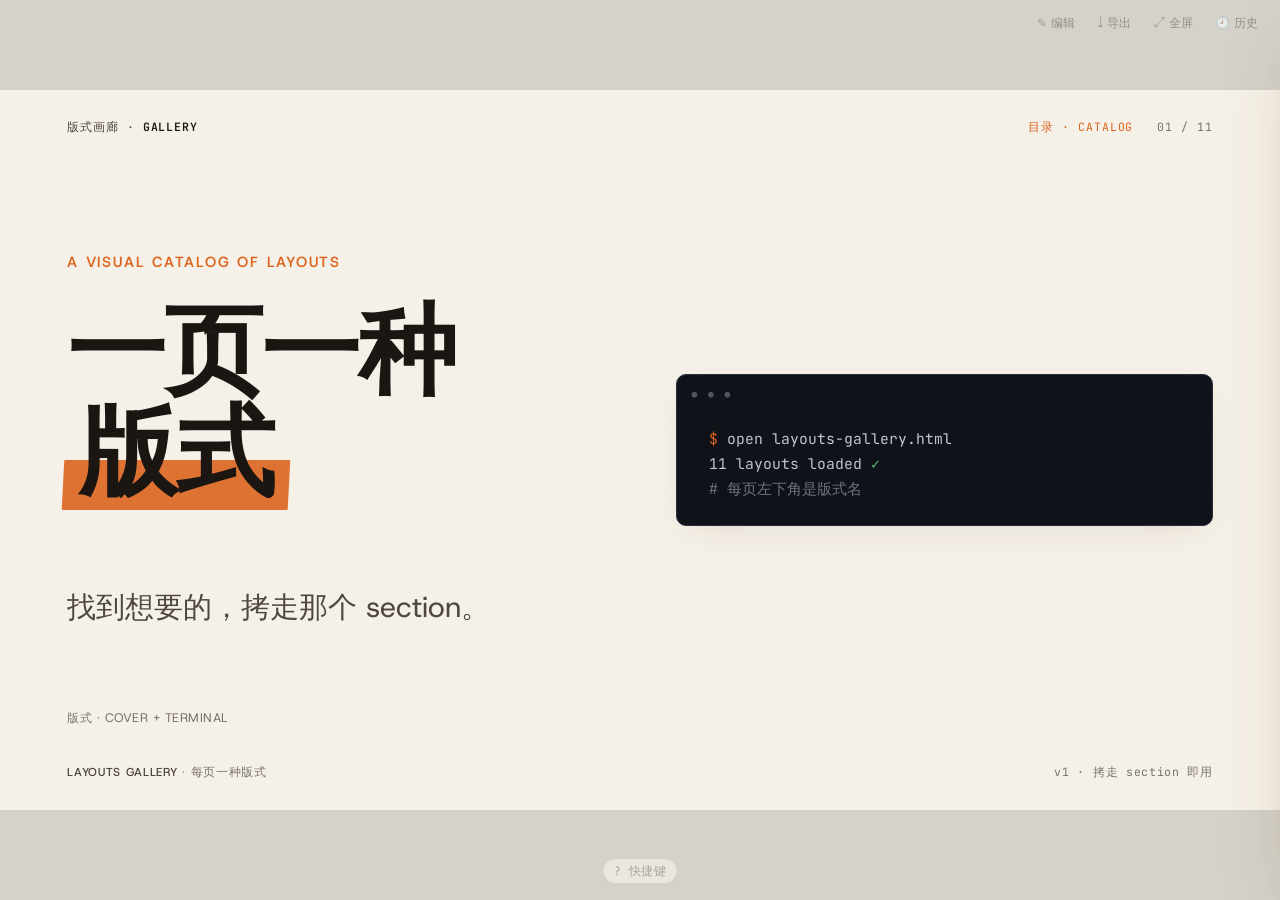
==== commit 7f4af376: "fix(ppt): 移除正文'T 明暗'提示 + 版本存储key升级(清理旧脏数据,默认仅初始版本) + 可编辑PPTX进度条与每个高亮色块单独切图" ====
--- a/skills/ameng-ppt-design/templates/layouts-gallery.html
+++ b/skills/ameng-ppt-design/templates/layouts-gallery.html
@@ -21,7 +21,7 @@
     <div class="chrome-top">
       <span class="chrome-top__brand">版式画廊 · <b>GALLERY</b></span>
       <span class="chrome-top__meta"><span class="chrome-top__sec">目录 · CATALOG</span>
-        <span class="chrome-top__page">01 / 11</span><span>T 明暗</span></span>
+        <span class="chrome-top__page">01 / 11</span></span>
     </div>
     <div class="chrome-foot">
       <span><b>LAYOUTS GALLERY</b> · 每页一种版式</span>
--- a/skills/ameng-ppt-design/assets/fonts.css
+++ b/skills/ameng-ppt-design/assets/fonts.css
@@ -26,7 +26,11 @@
   src: url("./fonts/JetBrainsMono.woff2") format("woff2");
   font-weight: 400 700; font-display: swap; font-style: normal;
 }
-/* CJK: drop a subset woff2 here for distinctive Chinese, else system serif/sans. */
+/* CJK (OPT-IN, off by default): the system CJK stack below (PingFang / Source Han /
+   Noto) is already high quality and zero-weight, so we do NOT @font-face a CJK file
+   by default — that avoided a 404 on every load. To self-host distinctive Chinese,
+   subset 思源黑/宋 to woff2 (see scripts/fetch-fonts.sh "OPTIONAL" section), drop the
+   files in ./fonts/, then UNCOMMENT the two blocks below.
 @font-face {
   font-family: "PPT Han Serif";
   src: url("./fonts/SourceHanSerifSC-subset.woff2") format("woff2");
@@ -37,6 +41,7 @@
   src: url("./fonts/SourceHanSansSC-subset.woff2") format("woff2");
   font-weight: 300 700; font-display: swap;
 }
+*/
 
 :root {
   /* Display = distinctive Latin grotesque + CJK 黑体/sans. CJK is SANS by default:
--- a/skills/ameng-ppt-design/assets/base.css
+++ b/skills/ameng-ppt-design/assets/base.css
@@ -115,6 +115,10 @@
      ancestor of .deck, so body's computed color would keep the light value
      under [data-theme="dark"]. */
   color: var(--ink-1);
+  /* paint the letterbox (area around the scaled stage) so toggling dark mode (T)
+     covers the WHOLE viewport — no light edges leaking. Derived from --bg so it
+     flips automatically with the theme; slightly recessed = intentional backdrop. */
+  background: color-mix(in oklab, var(--bg) 90%, #000);
 }
 .deck__stage {
   position: relative;
--- a/skills/ameng-ppt-design/assets/toolbar.css
+++ b/skills/ameng-ppt-design/assets/toolbar.css
@@ -1,108 +1,123 @@
 /* ============================================================================
    ameng-ppt-design · toolbar.css
-   Screen-only authoring chrome: top-right Edit + Export toolbar, in-place
-   edit-mode affordances, version-history drawer, export menu, toast.
-   Theme-aware via base.css OKLCH tokens. Hidden during print/export.
+   Always-visible, low-key text toolbar (top-right) — no handle, no hover reveal.
+   Lives inside .deck so it inherits the dark-mode token scope. Plus: in-place
+   edit affordance, editable speaker-notes overlay, version-history drawer w/ diff,
+   toast, and the background/decoration capture helpers for editable-PPTX export.
    ============================================================================ */
 
-/* ---- top-right toolbar --------------------------------------------------- */
-.ppt-toolbar {
-  position: fixed; top: 14px; right: 14px; z-index: 1000;
-  display: flex; gap: 8px; align-items: flex-start;
-  font-family: var(--font-body);
+/* ---- always-visible dock (subtle text actions) -------------------------- */
+.ppt-dock { position: fixed; top: 10px; right: 12px; z-index: 1000; font-family: var(--font-body); }
+.ppt-dock__panel {
+  display: flex; gap: 2px; align-items: center; white-space: nowrap;
+  opacity: .72; transition: opacity .15s;
 }
-.ppt-toolbar__row { display: flex; gap: 8px; align-items: center; }
-.ppt-editbar { display: none; gap: 8px; }
-.ppt-toolbar.is-editing .ppt-editbar { display: flex; }
-.ppt-toolbar.is-editing .ppt-btn--edit { display: none; }
+.ppt-dock:hover .ppt-dock__panel { opacity: 1; }
 
-.ppt-btn {
-  appearance: none; -webkit-appearance: none; cursor: pointer;
-  display: inline-flex; align-items: center; gap: 6px;
-  height: 34px; padding: 0 14px;
-  font: var(--w-med, 500) 13px/1 var(--font-body);
-  color: var(--ink-1);
-  background: color-mix(in oklab, var(--surface-1) 88%, transparent);
-  -webkit-backdrop-filter: blur(8px); backdrop-filter: blur(8px);
-  border: 1px solid var(--line-strong);
-  border-radius: var(--r-pill);
-  box-shadow: var(--shadow-1);
-  transition: border-color .18s, color .18s, background .18s, transform .1s;
+.ppt-act {
+  appearance: none; -webkit-appearance: none; cursor: pointer; white-space: nowrap;
+  display: inline-flex; align-items: center; gap: 4px;
+  height: 26px; padding: 0 9px; border-radius: var(--r-1);
+  font: var(--w-med, 500) 12px/1 var(--font-body);
+  color: var(--ink-3); background: transparent; border: 1px solid transparent;
+  transition: background .15s, color .15s;
 }
-.ppt-btn:hover { border-color: var(--accent); color: var(--accent); }
-.ppt-btn:active { transform: translateY(1px); }
-.ppt-btn--accent { background: var(--accent); color: var(--accent-ink); border-color: transparent; }
-.ppt-btn--accent:hover { color: var(--accent-ink); filter: brightness(1.06); }
-.ppt-btn__ico { font-size: 14px; line-height: 1; }
+.ppt-act:hover { background: color-mix(in oklab, var(--accent) 12%, transparent); color: var(--accent); }
+.ppt-act--primary { color: var(--accent); }
+.ppt-act__ico { font-size: 12px; opacity: .8; }
+.ppt-act[hidden] { display: none; }
+.ppt-badge {
+  display: inline-block; margin-left: 4px; min-width: 15px; height: 14px; padding: 0 4px;
+  border-radius: var(--r-pill); background: var(--accent); color: var(--accent-ink);
+  font: var(--w-semi, 600) 9px/14px var(--font-mono); text-align: center; vertical-align: top;
+}
+.ppt-badge[hidden] { display: none; }
 
-/* ---- dropdown menu (export) --------------------------------------------- */
-.ppt-menu { position: relative; }
-.ppt-menu__list {
-  display: none; position: absolute; top: calc(100% + 6px); right: 0;
-  min-width: 210px; padding: 6px;
-  background: var(--surface-1); border: 1px solid var(--line-strong);
-  border-radius: var(--r-2); box-shadow: var(--shadow-2);
+/* export sub-menu (click to open) */
+.ppt-sub { position: relative; }
+.ppt-sub__list {
+  display: none; position: absolute; top: calc(100% + 6px); right: 0; min-width: 210px; padding: 6px;
+  background: var(--surface-1); border: 1px solid var(--line-strong); border-radius: var(--r-2); box-shadow: var(--shadow-2);
 }
-.ppt-menu.is-open .ppt-menu__list { display: block; }
-.ppt-menu__item {
-  display: flex; justify-content: space-between; gap: 14px; align-items: baseline;
-  width: 100%; text-align: left; cursor: pointer;
-  padding: 9px 10px; border: 0; border-radius: var(--r-1);
-  background: transparent; color: var(--ink-1);
-  font: var(--w-med, 500) 13px/1.25 var(--font-body);
+.ppt-sub.is-open .ppt-sub__list { display: block; }
+.ppt-sub__item {
+  display: flex; justify-content: space-between; gap: 14px; align-items: baseline; width: 100%; text-align: left; cursor: pointer;
+  padding: 8px 10px; border: 0; border-radius: var(--r-1); background: transparent; color: var(--ink-1); font: var(--w-med, 500) 12.5px/1.25 var(--font-body);
 }
-.ppt-menu__item:hover { background: var(--surface-2); color: var(--accent); }
-.ppt-menu__item small { color: var(--ink-3); font: 400 11px/1 var(--font-mono); white-space: nowrap; }
-.ppt-menu__sep { height: 1px; margin: 5px 6px; background: var(--line); }
+.ppt-sub__item:hover { background: var(--surface-2); color: var(--accent); }
+.ppt-sub__item small { color: var(--ink-3); font: 400 10.5px/1 var(--font-mono); white-space: nowrap; }
+.ppt-sub__sep { height: 1px; margin: 5px 6px; background: var(--line); }
 
 /* ---- in-place editable affordance --------------------------------------- */
-.deck.is-editing [data-ppt-edit] {
-  outline: 1px dashed color-mix(in oklab, var(--accent) 55%, transparent);
-  outline-offset: 3px; border-radius: 3px; cursor: text;
-}
-.deck.is-editing [data-ppt-edit]:hover {
-  outline-style: solid;
-  background: color-mix(in oklab, var(--accent) 7%, transparent);
-}
-.deck.is-editing [data-ppt-edit]:focus {
-  outline: 2px solid var(--accent); outline-offset: 3px;
-  background: color-mix(in oklab, var(--accent) 9%, transparent);
+.deck.is-editing [data-ppt-edit] { outline: 1px dashed color-mix(in oklab, var(--accent) 50%, transparent); outline-offset: 3px; border-radius: 3px; cursor: text; }
+.deck.is-editing [data-ppt-edit]:hover { outline-style: solid; background: color-mix(in oklab, var(--accent) 7%, transparent); }
+.deck.is-editing [data-ppt-edit]:focus { outline: 2px solid var(--accent); background: color-mix(in oklab, var(--accent) 9%, transparent); }
+
+/* ---- editable speaker-notes overlay (S) --------------------------------- */
+.ppt-notes-overlay.ppt-notes-edit { cursor: text; }
+.ppt-notes-overlay.ppt-notes-edit:focus { outline: 2px solid var(--accent); outline-offset: 3px; }
+.ppt-notes-overlay.ppt-notes-edit::before {
+  content: "讲者备注 · 可直接编辑（不计入版本）"; display: block;
+  font: 500 10px/1 var(--font-mono); letter-spacing: .1em; text-transform: uppercase; color: var(--accent); margin-bottom: 9px;
 }
 
-/* ---- version-history drawer --------------------------------------------- */
+/* ---- version-history drawer + diff -------------------------------------- */
 .ppt-history {
-  position: fixed; inset: 0 0 0 auto; width: min(380px, 88vw); z-index: 1100;
-  background: var(--surface-1); border-left: 1px solid var(--line-strong);
-  box-shadow: var(--shadow-3); padding: 20px 18px; overflow: auto;
-  transform: translateX(100%); transition: transform var(--dur) var(--ease);
+  position: fixed; inset: 0 0 0 auto; width: min(420px, 90vw); z-index: 1100;
+  background: var(--surface-1); border-left: 1px solid var(--line-strong); box-shadow: var(--shadow-3);
+  padding: 20px 18px; overflow: auto; transform: translateX(100%); transition: transform var(--dur) var(--ease);
 }
 .ppt-history.is-open { transform: none; }
-.ppt-history__head { display: flex; justify-content: space-between; align-items: center; margin-bottom: 14px; }
+.ppt-history__head { display: flex; justify-content: space-between; align-items: center; margin-bottom: 6px; }
 .ppt-history__title { font: var(--w-semi, 600) 15px/1.2 var(--font-body); color: var(--ink-1); }
-.ppt-history__hint { font: 400 11.5px/1.5 var(--font-body); color: var(--ink-3); margin: -6px 0 14px; }
-.ppt-history__list { display: flex; flex-direction: column; gap: 8px; }
+.ppt-history__hint { font: 400 11.5px/1.5 var(--font-body); color: var(--ink-3); margin: 0 0 14px; }
+.ppt-history__list { display: flex; flex-direction: column; gap: 10px; }
 .ppt-ver { border: 1px solid var(--line); border-radius: var(--r-2); padding: 11px 12px; }
-.ppt-ver__when { font: var(--w-med, 500) 13px/1.3 var(--font-body); color: var(--ink-1); }
-.ppt-ver__meta { font: 400 11px/1.3 var(--font-mono); color: var(--ink-3); margin-top: 3px; }
-.ppt-ver__row { display: flex; gap: 6px; margin-top: 9px; }
-.ppt-ver__row .ppt-btn { height: 28px; padding: 0 11px; font-size: 12px; }
+.ppt-ver.is-current { border-color: var(--accent); }
+.ppt-ver__when { font: var(--w-med, 500) 13px/1.3 var(--font-body); color: var(--ink-1); display: flex; justify-content: space-between; gap: 8px; }
+.ppt-ver__tag { font: 400 10.5px/1 var(--font-mono); color: var(--accent); }
+.ppt-ver__diff { margin-top: 8px; font: 400 11.5px/1.55 var(--font-body); color: var(--ink-2); max-height: 150px; overflow: auto; }
+.ppt-ver__diff .del { color: oklch(52% 0.16 25); text-decoration: line-through; opacity: .85; }
+.ppt-ver__diff .add { color: oklch(52% 0.14 150); }
+.ppt-ver__diff .nochg { color: var(--ink-3); font-style: italic; }
+.ppt-ver__row { display: flex; gap: 6px; margin-top: 10px; }
+.ppt-ver__row .ppt-act { border: 1px solid var(--line-strong); height: 26px; }
+.ppt-ver__row .ppt-act--primary { background: var(--accent); color: var(--accent-ink); border-color: transparent; }
 .ppt-empty { color: var(--ink-3); font: 400 13px/1.6 var(--font-body); padding: 8px 2px; }
 
 /* ---- toast --------------------------------------------------------------- */
 .ppt-toast {
-  position: fixed; bottom: 22px; left: 50%; z-index: 1200;
-  padding: 10px 16px; border-radius: var(--r-pill);
-  background: var(--ink-1); color: var(--bg);
-  font: var(--w-med, 500) 13px/1 var(--font-body);
-  opacity: 0; pointer-events: none;
-  transform: translateX(-50%) translateY(16px);
+  position: fixed; bottom: 22px; left: 50%; z-index: 1200; padding: 10px 16px; border-radius: var(--r-pill);
+  background: var(--ink-1); color: var(--bg); font: var(--w-med, 500) 13px/1 var(--font-body);
+  opacity: 0; pointer-events: none; transform: translateX(-50%) translateY(16px);
   transition: opacity .25s var(--ease), transform .25s var(--ease);
 }
 .ppt-toast.is-show { opacity: 1; transform: translateX(-50%) translateY(0); }
 
-@media (prefers-reduced-motion: reduce) {
-  .ppt-history, .ppt-toast, .ppt-btn { transition: none; }
-}
+/* ---- export capture helpers --------------------------------------------- */
+/* disable entry animation so the activated slide is settled before snapshot */
+.deck.ppt-exporting .slide [data-anim] { animation: none !important; opacity: 1 !important; transform: none !important; }
+.ppt-export-cover { position: fixed; inset: 0; z-index: 1300; display: grid; place-items: center; color: var(--ink-3); font: var(--w-med, 500) 13px/1 var(--font-body); }
+/* background-only pass: keep stage/slide bg + grain, hide all content + chrome
+   (progress bar is cut as its own image, so hide it here too) */
+.deck.ppt-cap-bg .slide > *,
+.deck.ppt-cap-bg .chrome-top,
+.deck.ppt-cap-bg .chrome-foot,
+.deck.ppt-cap-bg .slide__num,
+.deck.ppt-cap-bg .deck__progress { visibility: hidden !important; }
+/* decoration pass: transparent page bg + no grain, so only components remain;
+   elements exported individually (progress, .hl color blocks) are excluded */
+.deck.ppt-cap-deco .deck__stage { background: transparent !important; }
+.deck.ppt-cap-deco .slide { background: transparent !important; }
+.deck.ppt-cap-deco .deck__stage::after { display: none !important; }
+.deck.ppt-cap-deco [data-ppt-skip-deco] { visibility: hidden !important; }
+/* hide just the boxed text (so it stays editable, never baked into an image) */
+[data-ppt-hide-text], [data-ppt-hide-text] * { color: transparent !important; -webkit-text-fill-color: transparent !important; text-shadow: none !important; }
+[data-ppt-hide-text]::before, [data-ppt-hide-text]::after, [data-ppt-hide-text] *::before, [data-ppt-hide-text] *::after { color: transparent !important; -webkit-text-fill-color: transparent !important; }
 
-/* authoring chrome is screen-only; print/export rules also hide it in base.css */
-@media print { .ppt-toolbar, .ppt-history, .ppt-toast { display: none !important; } }
+/* ---- presentation mode (fullscreen): hide ALL authoring chrome + help ----- */
+:fullscreen .ppt-dock, :fullscreen .ppt-history, :fullscreen .ppt-toast, :fullscreen .ppt-help { display: none !important; }
+:-webkit-full-screen .ppt-dock, :-webkit-full-screen .ppt-history, :-webkit-full-screen .ppt-toast, :-webkit-full-screen .ppt-help { display: none !important; }
+
+@media (prefers-reduced-motion: reduce) { .ppt-history, .ppt-toast { transition: none; } }
+@media print { .ppt-dock, .ppt-history, .ppt-toast { display: none !important; } }
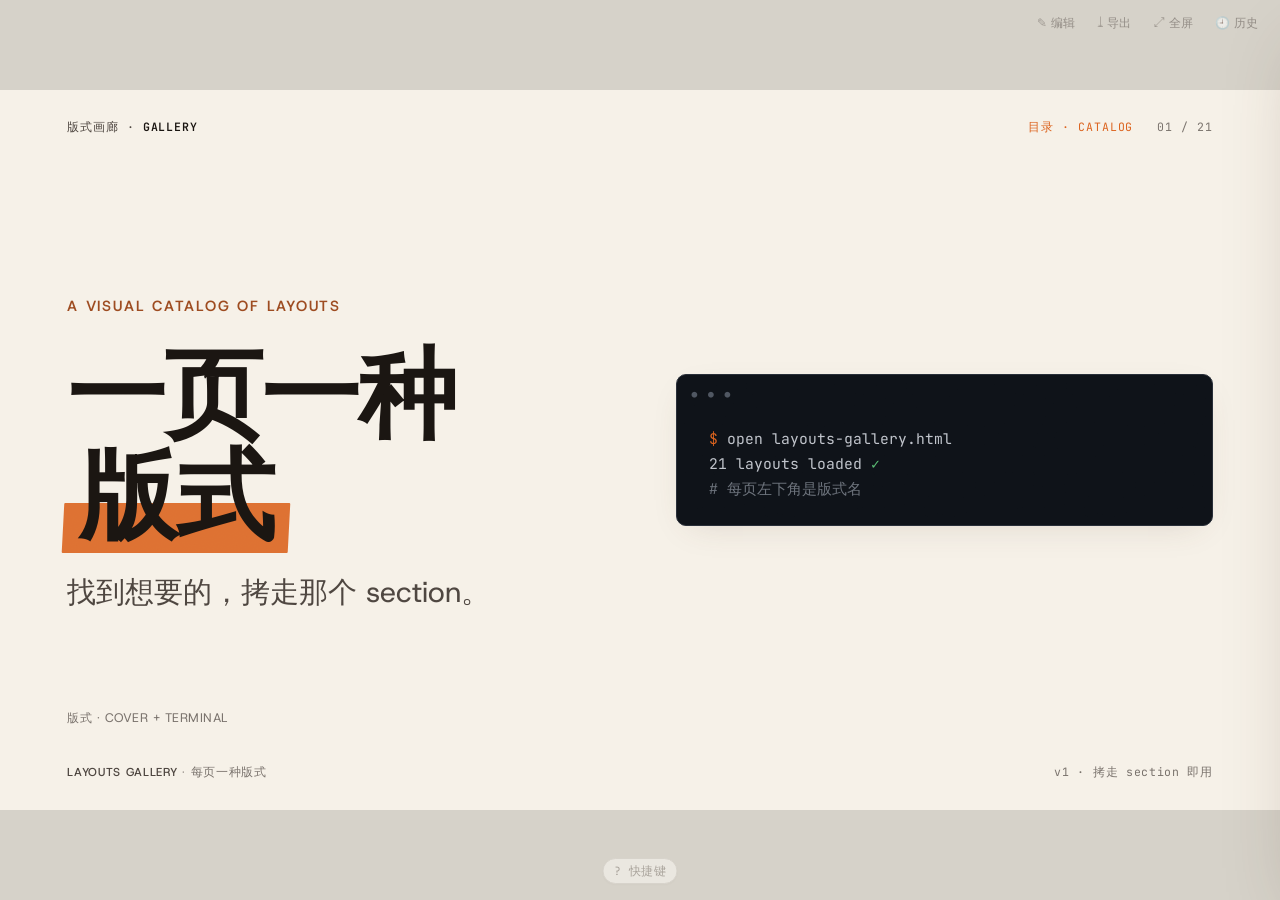
==== commit 6abbea57: "feat(ppt): v2 演讲套件 Phase A — presenter view 单窗版 + 排练计时 - 键 P 开演讲者视图 overlay（保 deck 单文件自包含，不引第二页面）：  " ====
--- a/skills/ameng-ppt-design/templates/layouts-gallery.html
+++ b/skills/ameng-ppt-design/templates/layouts-gallery.html
@@ -9,6 +9,7 @@
 <link rel="stylesheet" href="../assets/components.css">
 <link rel="stylesheet" id="theme-link" href="../assets/themes/industrial-paper.css">
 <link rel="stylesheet" href="../assets/toolbar.css">
+<link rel="stylesheet" href="../assets/presenter.css">
 </head>
 <body>
 <!-- 版式画廊：每一页 = 一种命名版式，左下角 .slide__foot 标注版式名，
@@ -21,7 +22,7 @@
     <div class="chrome-top">
       <span class="chrome-top__brand">版式画廊 · <b>GALLERY</b></span>
       <span class="chrome-top__meta"><span class="chrome-top__sec">目录 · CATALOG</span>
-        <span class="chrome-top__page">01 / 11</span></span>
+        <span class="chrome-top__page">01 / 21</span></span>
     </div>
     <div class="chrome-foot">
       <span><b>LAYOUTS GALLERY</b> · 每页一种版式</span>
@@ -29,17 +30,17 @@
     </div>
 
     <!-- 1 · COVER WITH TERMINAL ------------------------------------------------ -->
-    <section class="slide center" data-section="目录 · CATALOG" data-accent="ember">
+    <section class="slide center" data-layout="cover" data-section="目录 · CATALOG" data-accent="ember">
       <div class="grid-2" style="--gap:var(--s-8);align-items:center">
         <div class="stack" style="--gap:var(--s-5)">
           <span class="eyebrow" data-anim="fade">A VISUAL CATALOG OF LAYOUTS</span>
-          <h1 class="zh-mega" data-anim="rise" style="font-size:clamp(2.8rem,1.4rem+5vw,6rem)">
+          <h1 class="zh-mega" data-anim="rise" style="font-size:clamp(2.8rem,1.4rem+5cqw,6rem)">
             一页一种<br><span class="hl">版式</span></h1>
           <p class="lead" data-anim="fade">找到想要的，拷走那个 section。</p>
         </div>
         <div class="terminal" data-anim="rise">
           <div class="cmd">open layouts-gallery.html</div>
-          <div class="ok">11 layouts loaded</div>
+          <div class="ok">21 layouts loaded</div>
           <div class="comment"># 每页左下角是版式名</div>
         </div>
       </div>
@@ -48,7 +49,7 @@
     </section>
 
     <!-- 2 · BIG STATEMENT ----------------------------------------------------- -->
-    <section class="slide center" data-section="陈述 · STATE" data-accent="ember">
+    <section class="slide center" data-layout="big-statement" data-section="陈述 · STATE" data-accent="ember">
       <h2 class="h1 measure" data-anim="rise">好版式不是装饰，<br>是把<span class="hl">注意力</span>排好队。</h2>
       <p class="lead muted" style="margin-top:var(--s-6)" data-anim="fade">标题写结论，正文写理由。</p>
       <div class="slide__foot" style="bottom:calc(var(--pad) + 0.9rem)">版式 · BIG STATEMENT</div>
@@ -56,15 +57,14 @@
     </section>
 
     <!-- 3 · NUMBERED CARDS (3× card--num) ------------------------------------- -->
-    <section class="slide" data-section="编号卡 · CARDS" data-accent="cinnabar">
-      <span class="eyebrow" data-anim="fade">THREE, IN ORDER</span>
+    <section class="slide" data-layout="numbered-cards" data-section="编号卡 · CARDS" data-accent="cinnabar">
       <h3 class="h2" data-anim="rise" style="margin:var(--s-3) 0 var(--s-6)">三张编号编辑卡（非 icon-card-shadow）</h3>
       <div class="grid-3 fill anim-stagger">
         <div class="card card--num"><span class="num">01</span><span class="eyebrow">差异化填充</span>
           <p class="h3">编号</p><p class="body">mono 编号挂右上角，衬线标题压住，正文交代细节。</p>
           <div class="card__tags"><span>规则</span><span>顺序</span></div></div>
         <div class="card card--num"><span class="num">02</span><span class="eyebrow">统一描边</span>
-          <p class="h3">层级</p><p class="body">三卡共用一套描边与圆角——是系统，不是模板网格。</p>
+          <p class="h3">层级</p><p class="body">三卡共用一套描边与圆角：是系统，不是模板网格。</p>
           <div class="card__tags"><span>系统</span><span>克制</span></div></div>
         <div class="card card--num"><span class="num">03</span><span class="eyebrow">底部标签</span>
           <p class="h3">收口</p><p class="body">mono 标签沉到底，给每张卡一个一致的落脚线。</p>
@@ -75,11 +75,10 @@
     </section>
 
     <!-- 4 · DATA HERO --------------------------------------------------------- -->
-    <section class="slide center" data-section="数据 · DATA" data-accent="cinnabar">
-      <span class="eyebrow" data-anim="fade">ONE NUMBER, AS THE SUBJECT</span>
+    <section class="slide center" data-layout="data-hero" data-section="数据 · DATA" data-accent="cinnabar">
       <div class="data-hero" data-anim="rise" style="margin-top:var(--s-4)">
         <div class="data-hero__num">3<span class="unit">×</span></div>
-        <div class="data-hero__label">把一个真实大数字当视觉主语——比一句形容词
+        <div class="data-hero__label">把一个真实大数字当视觉主语，比一句形容词
           「<span class="hl">大幅提升</span>」有力得多。</div>
         <div class="data-hero__src">来源：替换为你的真实出处 · 无真实数据就别用这一版式</div>
       </div>
@@ -88,10 +87,9 @@
     </section>
 
     <!-- 5 · SCREENSHOT (frame--browser placeholder) --------------------------- -->
-    <section class="slide" data-section="截图 · SHOT" data-accent="mint">
+    <section class="slide" data-layout="screenshot" data-section="截图 · SHOT" data-accent="mint">
       <div class="grid-2 fill" style="--gap:var(--s-6);align-items:center">
         <div class="stack" style="--gap:var(--s-4)">
-          <span class="eyebrow" data-anim="fade">SCREENSHOT, BEAUTIFIED</span>
           <h3 class="h2" data-anim="rise">截图进统一浏览器框，<br>比裸贴<span class="hl">专业一个量级</span>。</h3>
           <p class="body">同一套框 + 同一档阴影。没图就用诚实占位，绝不画假 UI。</p>
         </div>
@@ -105,8 +103,7 @@
     </section>
 
     <!-- 6 · HONEST BARS ------------------------------------------------------- -->
-    <section class="slide center" data-section="图表 · BARS" data-accent="mint">
-      <span class="eyebrow" data-anim="fade">REAL NUMBERS ONLY</span>
+    <section class="slide center" data-layout="bars" data-section="图表 · BARS" data-accent="mint">
       <h3 class="h2" data-anim="rise" style="margin:var(--s-3) 0 var(--s-6)">诚实条形图（只画真实数据）</h3>
       <div class="bars anim-stagger" style="max-width:48rem">
         <div class="bar"><span class="body">主系列</span><div class="bar__track"><div class="bar__fill" style="--v:72%"></div></div><span class="bar__val">72%</span></div>
@@ -117,14 +114,87 @@
       <div class="notes">条形图版式：纯 CSS，--v 是真实百分比。强调=accent，副系列=accent-2，参照=ink-3。绝不编数字。</div>
     </section>
 
+    <!-- 6b · FLOW (流程图：真箭头，别用裸卡片行) ------------------------------- -->
+    <section class="slide center" data-layout="flow" data-section="流程 · FLOW" data-accent="ember">
+      <h3 class="h2" data-anim="rise" style="margin:var(--s-3) 0 var(--s-6)">流程页：让箭头和落点替你讲顺序</h3>
+      <div class="flow anim-stagger">
+        <div class="fn"><div class="fn__t">输入</div><div class="fn__d">原始素材</div></div>
+        <div class="fa"></div>
+        <div class="fn"><div class="fn__t">处理</div><div class="fn__d">清洗 / 结构化</div></div>
+        <div class="fa"></div>
+        <div class="fn fn--on"><div class="fn__t">知识库</div><div class="fn__d">长期上下文 · 唯一落点</div></div>
+        <div class="fa"></div>
+        <div class="fn"><div class="fn__t">产出</div><div class="fn__d">内容 / 决策</div></div>
+      </div>
+      <p class="body" data-anim="fade" style="margin-top:var(--s-6)">3–5 个节点用 .flow；更长的链路换 .evo 步骤器。竖排加 .flow--v。</p>
+      <div class="slide__foot" style="bottom:calc(var(--pad) + 0.9rem)">版式 · FLOW 流程图</div>
+      <div class="notes">流程版式：.flow 真箭头 + .fn--on 落点（自动反白）。严禁自造 div+小箭头的扁卡片行。</div>
+    </section>
+
+    <!-- 6c · FUNNEL (转化漏斗：宽度=真实数据) ---------------------------------- -->
+    <section class="slide center" data-layout="funnel" data-section="漏斗 · FUNNEL" data-accent="sand">
+      <h3 class="h2" data-anim="rise" style="margin:var(--s-3) 0 var(--s-6)">漏斗页：宽度收窄就是结论</h3>
+      <!-- 左对齐（无 margin-inline:auto），左边与标题齐。bar 里 label+value；转化率 fu__r 放 bar 外侧右边 -->
+      <div class="funnel anim-stagger" style="max-width:60rem;width:100%">
+        <div class="fu" style="--w:100%"><div class="fu__bar"><span class="fu__t">曝光（示例·需替换）</span><span class="fu__v">10,000</span></div></div>
+        <div class="fu" style="--w:72%"><div class="fu__bar"><span class="fu__t">点击</span><span class="fu__v">7,200</span></div><span class="fu__r">72%</span></div>
+        <div class="fu" style="--w:38%"><div class="fu__bar"><span class="fu__t">留资</span><span class="fu__v">3,800</span></div><span class="fu__r">53%</span></div>
+        <div class="fu fu--on" style="--w:16%"><div class="fu__bar"><span class="fu__t">成交</span><span class="fu__v">1,600</span></div><span class="fu__r">42%</span></div>
+      </div>
+      <div class="slide__foot" style="bottom:calc(var(--pad) + 0.9rem)">版式 · FUNNEL 漏斗</div>
+      <div class="notes">漏斗版式：--w 是真实比例（按数值线性映射），最窄一层 .fu--on 落点。没有真实转化数据就不用漏斗。</div>
+    </section>
+
+    <!-- 6d · MATRIX 2×2 (四象限定位) ------------------------------------------ -->
+    <section class="slide" data-layout="matrix" data-section="矩阵 · MATRIX" data-accent="olive">
+      <h3 class="h2" data-anim="rise" style="margin:var(--s-3) 0 var(--s-5)">四象限：位置本身就是论点</h3>
+      <div class="slide__safe">
+        <div class="matrix2 fill" data-anim="rise">
+          <div class="mx-y">价值 ↑</div>
+          <div class="mq"><div class="mq__t">高价值 · 难做</div><div class="mq__d">值得长期投入</div></div>
+          <div class="mq mq--on"><div class="mq__t">高价值 · 易做</div><div class="mq__d">先做这个 · 落点</div></div>
+          <div class="mq"><div class="mq__t">低价值 · 难做</div><div class="mq__d">放弃</div></div>
+          <div class="mq"><div class="mq__t">低价值 · 易做</div><div class="mq__d">顺手做</div></div>
+          <div class="mx-x">实现难度 →</div>
+        </div>
+      </div>
+      <div class="slide__foot" style="bottom:calc(var(--pad) + 0.9rem)">版式 · MATRIX 2×2</div>
+      <div class="notes">矩阵版式：markup 顺序=左上/右上/左下/右下，.mq--on 标落点象限。轴标签写量纲，别写虚词。</div>
+    </section>
+
+    <!-- 6e · GAUGE + DONUT (进度仪表 / 单占比) --------------------------------- -->
+    <section class="slide center" data-layout="gauge" data-section="仪表 · GAUGE" data-accent="cinnabar">
+      <h3 class="h2" data-anim="rise" style="margin:var(--s-3) 0 var(--s-6)">进度/占比：一个数也要成图</h3>
+      <div class="cluster" style="--gap:var(--s-9);justify-content:center">
+        <div data-anim="rise"><div class="gauge fx-pop" style="--v:68"><div class="gauge__val">68<span class="unit">%</span></div></div>
+          <div class="gauge__cap">进度 · 示例需替换</div></div>
+        <div class="donut-row" data-anim="rise"><div class="donut fx-pop" style="--v:42"><div class="donut__val">42<span class="unit">%</span></div></div>
+          <div><span class="donut__cap">占比 · 示例需替换</span><p class="body" style="max-width:18ch">半环=进度感，整环=占比感，一页只用一个。</p></div></div>
+      </div>
+      <div class="slide__foot" style="bottom:calc(var(--pad) + 0.9rem)">版式 · GAUGE 仪表 / DONUT 环</div>
+      <div class="notes">仪表版式：.gauge 半环（--v 0–100）配 .gauge__val；占比用 .donut。都必须真实数据+出处。</div>
+    </section>
+
+    <!-- 6f · LAYERS (分层/体系结构) -------------------------------------------- -->
+    <section class="slide center" data-layout="layers" data-section="分层 · LAYERS" data-accent="cyan">
+      <h3 class="h2" data-anim="rise" style="margin:var(--s-3) 0 var(--s-6)">体系/层级：上层抽象，下层支撑</h3>
+      <div class="layers anim-stagger" style="max-width:46rem;width:100%;margin-inline:auto">
+        <div class="ly" style="--w:46%"><span class="ly__t">产出层</span><span class="ly__d">内容 / 决策</span></div>
+        <div class="ly ly--on" style="--w:68%"><span class="ly__t">知识库层</span><span class="ly__d">长期上下文 · 落点</span></div>
+        <div class="ly" style="--w:86%"><span class="ly__t">工具层</span><span class="ly__d">采集 / 清洗 / 检索</span></div>
+        <div class="ly" style="--w:100%"><span class="ly__t">原始素材层</span><span class="ly__d">录音 / 笔记 / 截图</span></div>
+      </div>
+      <div class="slide__foot" style="bottom:calc(var(--pad) + 0.9rem)">版式 · LAYERS 分层</div>
+      <div class="notes">分层版式：--w 上窄下宽成金字塔感，承重层 .ly--on。讲「体系/架构/沉淀」用它，别用 bullet。</div>
+    </section>
+
     <!-- 7 · COMPARISON (right accent 落点) ------------------------------------ -->
-    <section class="slide" data-section="对比 · VS" data-accent="cyan">
-      <span class="eyebrow" data-anim="fade">A VERSUS B</span>
+    <section class="slide" data-layout="comparison" data-section="对比 · VS" data-accent="cyan">
       <h3 class="h2" data-anim="rise" style="margin:var(--s-3) 0 var(--s-6)">对比页：右侧是唯一落点</h3>
       <div class="grid-2 fill" style="--gap:var(--s-5)">
         <div class="card card--soft"><span class="tag">方案 A</span>
           <p class="h3 muted">看起来都行，但没有重心</p><p class="body">两边等权 · 读者不知道你推荐谁</p></div>
-        <div class="card card--accent"><span class="tag" style="background:oklch(100% 0 0 /.18);border-color:transparent;color:var(--accent-ink)">方案 B ✓</span>
+        <div class="card card--accent"><span class="tag">方案 B ✓</span>
           <p class="h3">用 card--accent 指明结论</p><p class="body">唯一的实色块 · 视线终点 · 推荐项</p></div>
       </div>
       <div class="slide__foot" style="bottom:calc(var(--pad) + 0.9rem)">版式 · COMPARISON</div>
@@ -132,7 +202,7 @@
     </section>
 
     <!-- 8 · QUOTE ------------------------------------------------------------- -->
-    <section class="slide center" data-section="金句 · QUOTE" data-accent="cyan">
+    <section class="slide center" data-layout="quote" data-section="金句 · QUOTE" data-accent="cyan">
       <blockquote class="quote measure" data-anim="blur" style="max-width:24ch">“Less, but better.”</blockquote>
       <p class="quote__by" data-anim="fade">— Dieter Rams</p>
       <div class="slide__foot" style="bottom:calc(var(--pad) + 0.9rem)">版式 · QUOTE</div>
@@ -140,34 +210,112 @@
     </section>
 
     <!-- 9 · SECTION DIVIDER (full accent bg) ---------------------------------- -->
-    <section class="slide center" data-section="分节 · PART" data-accent="ember"
-             style="background:var(--accent)">
-      <span class="eyebrow" data-anim="fade" style="color:var(--accent-ink);opacity:.75">PART 02</span>
+    <section class="slide center slide--on-accent" data-layout="section-divider" data-section="分节 · PART" data-accent="ember"
+             style="background:var(--accent-block)">
+      <span class="eyebrow" data-anim="fade" style="background:transparent;color:var(--accent-block-ink);opacity:.85">PART 02</span>
       <h2 class="zh-mega" data-anim="rise"
-          style="color:var(--accent-ink);font-size:clamp(3rem,1rem+6vw,6.5rem)">进入下一节</h2>
-      <div class="slide__foot" style="bottom:calc(var(--pad) + 0.9rem);color:var(--accent-ink);opacity:.7">版式 · SECTION DIVIDER</div>
+          style="color:var(--accent-block-ink);font-size:clamp(3rem,1rem+6cqw,6.5rem)">进入下一节</h2>
+      <div class="slide__foot" style="bottom:calc(var(--pad) + 0.9rem);color:var(--accent-block-ink);opacity:.7">版式 · SECTION DIVIDER</div>
       <div class="notes">分节版式：整页强调色作呼吸点。文字翻成 accent-ink。chrome 的分段标签会跟着切。</div>
     </section>
 
     <!-- 10 · BENTO ------------------------------------------------------------ -->
-    <section class="slide" data-section="便当 · BENTO" data-accent="olive">
-      <span class="eyebrow" data-anim="fade">DELIBERATE ASYMMETRY</span>
+    <section class="slide" data-layout="bento" data-section="便当 · BENTO" data-accent="olive">
       <h3 class="h2" data-anim="rise" style="margin:var(--s-3) 0 var(--s-5)">便当版式：非均匀但守网格</h3>
       <div class="bento fill anim-stagger" style="grid-auto-rows:minmax(0,1fr)">
         <div class="card col-4 row-2" style="justify-content:space-between">
-          <span class="eyebrow">主格 · col-4 row-2</span>
-          <div class="stat__num" style="font-size:clamp(2.6rem,7vw,5rem)">大块<span class="unit">放重点</span></div>
+          <span class="tag">主格 · col-4 row-2</span>
+          <div class="stat__num" style="font-size:clamp(2.6rem,7cqw,5rem)">大块<span class="unit">放重点</span></div>
           <p class="body">最大的格子承载最重的信息，其余按 6 列底栅切分。</p></div>
         <div class="card col-2"><span class="eyebrow">col-2</span><p class="h3">附信息</p></div>
         <div class="card col-2"><span class="eyebrow">col-2</span><p class="h3">附信息</p></div>
-        <div class="card col-2 card--accent"><span class="eyebrow" style="color:var(--accent-ink);opacity:.85">col-2 · 落点</span><p class="h3">视线终点</p></div>
+        <div class="card col-2 card--accent"><span class="eyebrow" style="opacity:.85">col-2 · 落点</span><p class="h3">视线终点</p></div>
       </div>
       <div class="slide__foot" style="bottom:calc(var(--pad) + 0.9rem)">版式 · BENTO</div>
       <div class="notes">便当版式：col-4/row-2 主格 + 三个 col-2，全部吸附 6 列底栅。最后一格用 card--accent 收住视线。</div>
     </section>
 
+    <!-- 10b · ASYM SPLIT (非对称双栏 + 1px hairline) ---------------------------- -->
+    <section class="slide center" data-layout="asym-split" data-section="陈述 · SPLIT" data-accent="sand">
+      <div class="asym">
+        <div class="asym__rail">
+          <span class="asym__idx">03 — 论点</span>
+          <span class="eyebrow">非对称双栏</span>
+          <p class="body muted">窄栏放标号与小标签，宽栏放结论；一条 1px 竖线把两边锁进同一个版心——是瑞士纪律，不是装饰。</p>
+        </div>
+        <div class="asym__main">
+          <h2 class="h1 measure">版式不是把内容<br>填进格子，<span class="hl">是给注意力定向</span>。</h2>
+        </div>
+      </div>
+      <div class="slide__foot" style="bottom:calc(var(--pad) + 0.9rem)">版式 · ASYM SPLIT 非对称双栏</div>
+      <div class="notes">非对称双栏：5:7 偏置 + 1px hairline。窄栏=标号/eyebrow/小注，宽栏=大结论。区别于均分 grid-2——偏置本身制造张力。换边用 .asym--flip。</div>
+    </section>
+
+    <!-- 10c · TWO-COL (中性双栏正文，无赢家) ------------------------------------ -->
+    <section class="slide" data-layout="two-col" data-section="并列 · TWO-COL" data-accent="olive">
+      <h3 class="h2" data-anim="rise" style="margin:var(--s-3) 0 var(--s-6)">中性双栏：两个并列的面，不分高下</h3>
+      <div class="two-col two-col--rule fill">
+        <div class="stack" style="--gap:var(--s-3)">
+          <span class="eyebrow">其一</span>
+          <p class="h3">把内容讲清楚</p>
+          <p class="body">两栏等权、各表一面。和右侧 accent 落点的对比页不同——这里没有推荐项，只是把一件事的两个侧面并排陈述。</p>
+        </div>
+        <div class="stack" style="--gap:var(--s-3)">
+          <span class="eyebrow">其二</span>
+          <p class="h3">把版式留出呼吸</p>
+          <p class="body">一条 1px 细线分隔，比给两张卡片描边更克制；中性双栏适合「背景 / 现状」「定义 / 边界」这类并列陈述。</p>
+        </div>
+      </div>
+      <div class="slide__foot" style="bottom:calc(var(--pad) + 0.9rem)">版式 · TWO-COL 中性双栏</div>
+      <div class="notes">中性双栏正文：两栏等权，无 accent 落点（那是 comparison/zones 的活）。加 .two-col--rule 给 1px 竖线。用于并列陈述，不是取舍。</div>
+    </section>
+
+    <!-- 10d · TIMELINE (横向年份时间轴 + 连线) ---------------------------------- -->
+    <section class="slide center" data-layout="timeline" data-section="演进 · TIMELINE" data-accent="cyan">
+      <h3 class="h2" data-anim="rise" style="margin:var(--s-3) 0 var(--s-7)">时间轴：让年份和连线替你讲演进</h3>
+      <div class="timeline">
+        <i class="timeline__axis"></i>
+        <div class="tl"><span class="tl__date">2023</span><div class="tl__t">起步</div><div class="tl__d">第一版上线，跑通核心链路。</div></div>
+        <div class="tl"><span class="tl__date">2024 · Q2</span><div class="tl__t">打磨</div><div class="tl__d">稳定、可控、可批量。</div></div>
+        <div class="tl tl--on"><span class="tl__date">2025</span><div class="tl__t">规模化</div><div class="tl__d">成为长期上下文 · 当前落点。</div></div>
+        <div class="tl"><span class="tl__date">2026</span><div class="tl__t">下一步</div><div class="tl__d">把判断也沉淀进来。</div></div>
+      </div>
+      <div class="slide__foot" style="bottom:calc(var(--pad) + 0.9rem)">版式 · TIMELINE 时间轴</div>
+      <div class="notes">时间轴：带真实年份/里程碑的横向轴，区别于 .evo 抽象步骤器。axis 是首个子元素（静态 hairline），节点 .tl 自动错峰入场，关键节点 .tl--on。演进/路线图/复盘用它。</div>
+    </section>
+
+    <!-- 10e · IMAGE HERO (满版图 + 安全区叠字) ---------------------------------- -->
+    <section class="slide" data-layout="image-hero" data-section="图像 · HERO" data-accent="ember">
+      <!-- 画廊目录页底部留出 foot 标签位；真实 deck 的 image-hero 不带 foot，可去掉 margin 满铺 -->
+      <div class="imghero fill" style="margin-bottom:1.8rem">
+        <!-- 真实图就 <img src="images/hero.jpg" alt="...">；没图用诚实占位 -->
+        <div class="frame__placeholder">images/hero.jpg · 2400px 宽 · 满版裁切</div>
+        <div class="imghero__scrim"></div>
+        <div class="imghero__cap">
+          <span class="eyebrow">满版图 HERO</span>
+          <p class="imghero__t">让一张图占满版面，<br>关键文字压在安全区里。</p>
+        </div>
+      </div>
+      <div class="slide__foot" style="bottom:calc(var(--pad) + 0.9rem)">版式 · IMAGE HERO 满版图</div>
+      <div class="notes">满版图 Hero：图铺满内容区，.imghero__scrim 渐变保证叠字对比（--scrim/--on-media 中性色，禁蓝安全）。关键文字永远落在安全区下方。用 .obj-* 对准主体裁切。无图用诚实占位，不画假图。</div>
+    </section>
+
+    <!-- 10f · IMAGE GRID (定高多图网格) ----------------------------------------- -->
+    <section class="slide" data-layout="image-grid" data-section="图组 · GRID" data-accent="mint">
+      <h3 class="h2" data-anim="rise" style="margin:var(--s-3) 0 var(--s-6)">定高图网格：多图也守同一条基线</h3>
+      <div class="imggrid" style="--cols:3;--cell-h:16cqw">
+        <div class="cell cell--wide"><div class="frame__placeholder">images/01.jpg · 主图占两列</div></div>
+        <div class="cell"><div class="frame__placeholder">images/02.jpg</div></div>
+        <div class="cell"><div class="frame__placeholder">images/03.jpg</div></div>
+        <div class="cell"><div class="frame__placeholder">images/04.jpg</div></div>
+        <div class="cell"><div class="frame__placeholder">images/05.jpg</div></div>
+      </div>
+      <div class="slide__foot" style="bottom:calc(var(--pad) + 0.9rem)">版式 · IMAGE GRID 定高图网格</div>
+      <div class="notes">定高图网格：cell 高度锁 cqw（不用 aspect-ratio），object-fit cover 裁切，多图对齐同一基线。.cell--wide 跨两列做主图。没图用 .frame__placeholder，不画假图。</div>
+    </section>
+
     <!-- 11 · CLOSE / CTA ------------------------------------------------------ -->
-    <section class="slide center" data-section="收束 · CLOSE" data-accent="ember">
+    <section class="slide center" data-layout="close" data-section="收束 · CLOSE" data-accent="ember">
       <div class="grid-2" style="--gap:var(--s-8);align-items:center">
         <div class="stack" style="--gap:var(--s-5)">
           <span class="eyebrow" data-anim="fade">YOUR TURN</span>
--- a/skills/ameng-ppt-design/assets/fonts.css
+++ b/skills/ameng-ppt-design/assets/fonts.css
@@ -46,7 +46,7 @@
 :root {
   /* Display = distinctive Latin grotesque + CJK 黑体/sans. CJK is SANS by default:
      serif CJK (宋/楷) reads heavy & old-fashioned at mega display sizes. Themes that
-     WANT serif CJK (editorial-ink, porcelain) override this per-theme. */
+     WANT serif CJK (editorial) override this per-theme. */
   --ppt-display: "Bricolage Grotesque", "PingFang SC", "Source Han Sans SC",
                   "Microsoft YaHei", system-ui, sans-serif;
   /* Body = humanist grotesque + CJK sans */
--- a/skills/ameng-ppt-design/assets/base.css
+++ b/skills/ameng-ppt-design/assets/base.css
@@ -27,23 +27,33 @@
   --accent-2:   oklch(66% 0.13 184);       /* secondary accent (charts/dual, teal) */
   --accent-soft: oklch(92% 0.05 50);       /* warm tint background for accent */
 
+  /* Media overlay — legibility veil + text for captions ON a photo (image-hero /
+     image-grid). NEUTRAL hue (chroma 0) so 禁蓝 never trips; not pure black/white. */
+  --scrim:    oklch(20% 0 0 / 0.62);       /* darkening veil under text over photos */
+  --on-media: oklch(97% 0 0);              /* caption text sitting on a photo/scrim */
+
   /* Typography families. Theme may swap. Self-hosted/system — NO Inter/Roboto. */
   --font-display: var(--ppt-display, "Source Han Serif SC", "Songti SC", "Noto Serif CJK SC", Georgia, serif);
   --font-body:    var(--ppt-body, "PingFang SC", "HarmonyOS Sans SC", "Source Han Sans SC", "Noto Sans CJK SC", system-ui, sans-serif);
   --font-mono:    var(--ppt-mono, "JetBrains Mono", "Sarasa Mono SC", "DejaVu Sans Mono", ui-monospace, monospace);
 
   /* Type scale — fluid, anchored to a 1280-wide stage. Big scale CONTRAST. */
-  --fs-eyebrow: clamp(0.72rem, 0.6rem + 0.4vw, 0.92rem);
-  --fs-body:    clamp(1rem, 0.86rem + 0.55vw, 1.32rem);
-  --fs-lead:    clamp(1.3rem, 1rem + 1vw, 1.9rem);
-  --fs-h3:      clamp(1.5rem, 1.1rem + 1.4vw, 2.3rem);
-  --fs-h2:      clamp(2rem, 1.3rem + 2.4vw, 3.4rem);
-  --fs-h1:      clamp(2.8rem, 1.6rem + 4vw, 5rem);
-  --fs-display: clamp(3.6rem, 1.8rem + 6vw, 7rem);
-  --fs-stat:    clamp(3rem, 1.6rem + 5vw, 6rem);
+  --fs-eyebrow: clamp(0.72rem, 0.6rem + 0.4cqw, 0.92rem);
+  --fs-body:    clamp(1rem, 0.86rem + 0.55cqw, 1.32rem);
+  --fs-lead:    clamp(1.3rem, 1rem + 1cqw, 1.9rem);
+  --fs-h3:      clamp(1.5rem, 1.1rem + 1.4cqw, 2.3rem);
+  --fs-h2:      clamp(2rem, 1.3rem + 2.4cqw, 3.4rem);
+  --fs-h1:      clamp(2.8rem, 1.6rem + 4cqw, 5rem);
+  --fs-display: clamp(3.6rem, 1.8rem + 6cqw, 7rem);
+  --fs-stat:    clamp(3rem, 1.6rem + 5cqw, 6rem);
 
   /* Weights & tracking */
   --w-light: 300; --w-reg: 400; --w-med: 500; --w-semi: 600; --w-bold: 700;
+  /* 字重阶梯（越大越细、越小越粗）：display 级超大字与数据大数字降一档，
+     避免 100px+ 的 bold 糊成一块砖；h1 及以下保持原字重。主题按气质覆盖
+     （neo-brutalist 要 800 的粗野、dark-luxe 要更细的奢感，都在主题里盖）。 */
+  --w-display: var(--w-semi);   /* .display / .zh-mega 超大标题 */
+  --w-stat:    var(--w-semi);   /* .data-hero__num / .stat__num / .donut__val 大数字 */
   --track-tight: -0.02em;
   --track-wide:  0.12em;          /* ALL-CAPS labels only; 0.05–0.12em is the sane band */
   --leading-tight: 1.08;
@@ -61,8 +71,8 @@
 
   /* Deck geometry — a slide is a FIXED stage, scaled to fit the viewport. */
   --slide-w: 1280px;
-  --slide-h: 720px;               /* 16:9. The 9:16 modifier overrides this. */
-  --pad: clamp(2.5rem, 1rem + 4vw, 5.5rem);
+  --slide-h: 720px;               /* 16:9 fixed stage. */
+  --pad: clamp(2.5rem, 1rem + 4cqw, 5.5rem);
   --content-max: 1100px;          /* reading width cap so text never over-stretches */
 
   /* Motion */
@@ -81,18 +91,31 @@
   --pal-cyan:    oklch(66% 0.13 215);
 }
 
-/* per-section accent re-binding (工业纸感 pattern): one zone = one accent */
-.slide[data-accent="ember"],   .deck[data-accent="ember"]   { --accent: var(--pal-ember); }
-.slide[data-accent="sand"],    .deck[data-accent="sand"]    { --accent: var(--pal-sand); }
-.slide[data-accent="cinnabar"],.deck[data-accent="cinnabar"]{ --accent: var(--pal-cinnabar); }
-.slide[data-accent="olive"],   .deck[data-accent="olive"]   { --accent: var(--pal-olive); }
-.slide[data-accent="mint"],    .deck[data-accent="mint"]    { --accent: var(--pal-mint); }
-.slide[data-accent="magenta"], .deck[data-accent="magenta"] { --accent: var(--pal-magenta); }
-.slide[data-accent="cyan"],    .deck[data-accent="cyan"]    { --accent: var(--pal-cyan); }
+/* per-section accent re-binding (工业纸感 pattern): one zone = one accent.
+   Each also re-binds --accent-ink to the color that ACTUALLY contrasts on that
+   accent (WCAG-checked): solid bands (.hl--full / .card--accent / mark) read on
+   the band, so the ink must follow the band's luminance, not a single theme
+   default. Most palette colors are mid-light → DARK ink wins; only cinnabar
+   (deep red) takes near-white. Without this, switching to a light accent (sand /
+   mint) left near-white ink on a light band = unreadable. */
+.slide[data-accent="ember"],   .deck[data-accent="ember"]   { --accent: var(--pal-ember);    --accent-ink: oklch(21% 0.03 45);  }
+.slide[data-accent="sand"],    .deck[data-accent="sand"]    { --accent: var(--pal-sand);     --accent-ink: oklch(22% 0.03 75);  }
+.slide[data-accent="cinnabar"],.deck[data-accent="cinnabar"]{ --accent: var(--pal-cinnabar); --accent-ink: oklch(98% 0.01 30);  }
+.slide[data-accent="olive"],   .deck[data-accent="olive"]   { --accent: var(--pal-olive);    --accent-ink: oklch(20% 0.03 130); }
+.slide[data-accent="mint"],    .deck[data-accent="mint"]    { --accent: var(--pal-mint);     --accent-ink: oklch(22% 0.04 160); }
+.slide[data-accent="magenta"], .deck[data-accent="magenta"] { --accent: var(--pal-magenta);  --accent-ink: oklch(21% 0.03 348); }
+.slide[data-accent="cyan"],    .deck[data-accent="cyan"]    { --accent: var(--pal-cyan);     --accent-ink: oklch(20% 0.03 215); }
 
 /* ---- 2. Reset & page ----------------------------------------------------- */
 *, *::before, *::after { box-sizing: border-box; }
 html, body { margin: 0; height: 100%; }
+/* UA block-margin reset: spacing is controlled by flex `gap` / `.stack` /
+   explicit margins — NOT browser-default block margins. Without this a
+   `<p class="h3">` carries ~1em top margin (≈font-size) that COMPOUNDS with the
+   flex `gap`, showing as an oversized eyebrow→title gap (worst in sparse cards,
+   where it shoves the title to the bottom). `:where()` = 0 specificity, so any
+   explicit margin (inline style, .stack, theme) still wins. */
+:where(p, h1, h2, h3, h4, h5, h6, blockquote, figure, ul, ol, dl, dd) { margin: 0; }
 body {
   background: var(--bg);
   color: var(--ink-1);
@@ -105,7 +128,7 @@
 }
 
 /* ---- 3. Deck stage & fit-to-viewport scaling ----------------------------- */
-/* .deck is the fixed 1280×720 (or 720×1280) stage. runtime.js sets --fit
+/* .deck is the fixed 1280×720 stage. runtime.js sets --fit
    to scale it to the window. This keeps layout math simple & pixel-stable. */
 .deck {
   position: fixed; inset: 0;
@@ -128,9 +151,25 @@
   transform-origin: center center;
   background: var(--bg);
   overflow: hidden;
-}
-.deck--9x16 { --slide-w: 720px; --slide-h: 1280px; }
-
+  /* Make the stage a query container so the type/space scale below resolves in
+     `cqw` (1% of the FIXED 1280 stage = 12.8px), NOT `vw` (1% of the browser
+     viewport). This is the fix for: (a) export looking different per browser
+     size, (b) overflow the headless gate missed — both were caused by vw-based
+     fonts growing on wider viewports. Now every viewport, the export, and the
+     gate all render the identical 1280-anchored layout. */
+  container-type: inline-size;
+}
+/* Center the MAIN stage by pinning its center to the viewport center, then
+   scaling about that point. `place-items:center` alone start-anchors an
+   unscaled 1280px box once the viewport is narrower than it, so the scaled
+   deck drifts off-center (and clips) at odd window widths — translate(-50%,-50%)
+   fixes that deterministically at any size. Scoped with :not(.ppt-thumb …) so
+   thumbnail frames (overview + presenter, which JS scales inline) are left
+   untouched. */
+:not(.ppt-thumb) > .deck > .deck__stage {
+  position: absolute; left: 50%; top: 50%;
+  transform: translate(-50%, -50%) scale(var(--fit, 1));
+}
 /* ---- 4. Slide ------------------------------------------------------------ */
 .slide {
   position: absolute; inset: 0;
@@ -138,11 +177,50 @@
   display: flex; flex-direction: column;
   opacity: 0; visibility: hidden;
   pointer-events: none;
+  /* last-resort wrap for unbroken long tokens (URL / long English word / code
+     id) so they fold instead of inking past the safe zone. Only kicks in when
+     wrapping is allowed — nowrap elements (.fit-text, .scope spans) unaffected. */
+  overflow-wrap: break-word;
 }
 .slide.is-active { opacity: 1; visibility: visible; pointer-events: auto; }
 
-/* entry animation runs only when a slide becomes active */
+/* entry animation runs only when a slide becomes active (explicit override) */
 .slide.is-active [data-anim] { animation: var(--anim, ppt-fade-up) var(--dur) var(--ease) both; }
+
+/* ============ AUTO-MOTION — 默认动效（零标签，每页自动活起来） ===============
+   过去：入场动画只对带 data-anim 的元素生效 → 作者漏标 = 该元素静止 → 整页死板。
+   现在：活动页的内容块按文档顺序自动逐个上浮；多项容器(grid/bento/bars/flow/
+   funnel/layers/matrix/list…)改为让其「子项」逐个错峰，而不是整块一起冒出；柱状
+   图自动生长、关键数字自动弹入。写普通 HTML 就有动效，不用给每个元素挂 data-anim。
+   退出：单元素加 data-anim="none"；整个 deck 加 data-automotion="off"。
+   导出/打印/reduced-motion 一律定格到结束帧（freeze 规则在下方 + render VTB=1600）。
+   —— :where() 零特异度，作者用 data-anim 显式覆盖任意元素都赢得过它。 */
+
+/* A) 顶层内容块：直接逐个上浮（叶子型元素，不含多项容器） */
+.deck:not([data-automotion="off"]) .slide.is-active
+  > :where(.eyebrow,.kicker,h1,h2,h3,h4,.h1,.h2,.h3,.h4,.display,.zh-mega,.lead,
+     .body,.measure,p,blockquote,.quote,figure,.frame,.terminal,.data-hero,.rule,
+     .tag,.tag-row,img,.prod,.scope,.evo,.donut,.gauge):not([data-anim]):not([data-anim="none"]):not(.notes) {
+  animation: ppt-fade-up var(--dur) var(--ease) both;
+  animation-delay: calc(var(--i, 0) * 70ms);
+}
+/* B) 多项容器：错峰它的「直接子项」（卡片/柱/步骤逐个进，而非整块） */
+.deck:not([data-automotion="off"]) .slide.is-active
+  :where(.grid-2,.grid-3,.grid-4,.bento,.cards,.bars,.flow,.funnel,.layers,.matrix2,
+     .timeline,.kpi-row,.donut-row,.zones,.contrast,.split,ul,ol)
+  > :not([data-anim]):not([data-anim="none"]):not(.notes) {
+  animation: ppt-fade-up var(--dur) var(--ease) both;
+  animation-delay: calc(var(--i, 0) * 70ms + 90ms);
+}
+/* 图表自己长出来（柱生长 + 数字弹入），无需手挂 .fx-*；显式 .fx-* 仍可覆盖 */
+.deck:not([data-automotion="off"]) .slide.is-active .bar__fill:not(.fx-grow-y):not(.fx-pop) {
+  transform-origin: left; animation: ppt-grow-x .72s var(--ease) both;
+  animation-delay: calc(var(--i, 0) * 70ms + 0.12s);
+}
+.deck:not([data-automotion="off"]) .slide.is-active
+  :where(.data-hero__num,.donut__val,.gauge__val,.kpi__num,.stat__num):not([data-anim]) {
+  animation: ppt-pop var(--dur) var(--ease) both; animation-delay: 0.1s;
+}
 
 /* ---- 5. Chrome: progress bar, page number, footer ------------------------ */
 .deck__progress {
@@ -167,11 +245,13 @@
 .eyebrow {
   font-size: var(--fs-eyebrow); font-weight: var(--w-semi);
   letter-spacing: var(--track-wide); text-transform: uppercase;
-  color: var(--accent);
+  /* accent deepened with ink so kickers stay legible on the LIGHT palettes
+     (sand/cyan accents alone wash out to ~2:1 on paper) */
+  color: color-mix(in oklab, var(--accent) 70%, var(--ink-1));
 }
 .display {
   font-family: var(--font-display); font-size: var(--fs-display);
-  font-weight: var(--w-bold); line-height: var(--leading-tight);
+  font-weight: var(--w-display); line-height: var(--leading-tight);
   letter-spacing: var(--track-tight); color: var(--ink-1);
   text-wrap: balance;
 }
@@ -192,7 +272,7 @@
 
 /* stat / big number */
 .stat { display: flex; flex-direction: column; gap: var(--s-2); }
-.stat__num { font-family: var(--font-display); font-size: var(--fs-stat); font-weight: var(--w-bold);
+.stat__num { font-family: var(--font-display); font-size: var(--fs-stat); font-weight: var(--w-stat);
              line-height: 1; letter-spacing: var(--track-tight); color: var(--ink-1);
              font-variant-numeric: tabular-nums; }
 .stat__num .unit { font-size: 0.42em; color: var(--ink-3); margin-left: 0.15em; font-weight: var(--w-med); }
@@ -212,6 +292,25 @@
 .grid-2 { display: grid; grid-template-columns: 1fr 1fr; gap: var(--gap, var(--s-6)); }
 .grid-3 { display: grid; grid-template-columns: repeat(3, 1fr); gap: var(--gap, var(--s-5)); }
 .grid-4 { display: grid; grid-template-columns: repeat(4, 1fr); gap: var(--gap, var(--s-4)); }
+
+/* ---- 7b. Safe-zone container (structural overflow prevention) ------------- */
+/* The slide's padding already encodes the safe zone (y∈[85,636] with chrome).
+   Wrap dense content in .slide__safe to make children SHARE that height and
+   shrink (min-height:0 lets flex/grid children compress) instead of pushing
+   past the box and getting silently clipped by .deck__stage{overflow:hidden}.
+   Pair grids with `.grid--fit` so rows distribute within the safe box. */
+.slide__safe { flex: 1 1 auto; min-height: 0; display: flex; flex-direction: column; gap: var(--gap, var(--s-5)); }
+.slide__safe.center { justify-content: center; }
+.slide__safe > .fill { min-height: 0; }
+.grid--fit { min-height: 0; align-content: stretch; }
+.grid--fit > * { min-height: 0; min-width: 0; }
+
+/* ---- 7c. fit-text: shrink-to-fit a single hero line ----------------------- */
+/* For big non-wrapping hero numbers/titles whose length varies (a long stat, a
+   long title). runtime.js measures the active slide and reduces font-size until
+   the line fits its container width — so a longer-than-expected value scales
+   down rather than overflowing. Use on ONE-LINE heroes; not for body copy. */
+.fit-text { white-space: nowrap; max-width: 100%; }
 /* bento: deliberate non-uniform composition */
 .bento { display: grid; gap: var(--s-4); grid-template-columns: repeat(6, 1fr); grid-auto-rows: 1fr; }
 .bento > .col-2 { grid-column: span 2; } .bento > .col-3 { grid-column: span 3; }
@@ -224,20 +323,26 @@
   display: flex; flex-direction: column; gap: var(--s-3);
 }
 .card--soft { background: var(--surface-2); border-color: transparent; }
-.card--accent { background: var(--accent); color: var(--accent-ink); border-color: transparent; }
-/* ALL text inside an accent card flips to ink-on-accent — otherwise .body/.lead/.muted
-   keep their dark color and become unreadable on the accent fill (contrast bug). */
-.card--accent :where(.stat__num, .stat__label, .h2, .h3, .lead, .body, .muted, p, h2, h3, li) {
-  color: var(--accent-ink);
+/* Solid payload blocks (card--accent / z--r / fn--on / fu--on / ly--on / mq--on
+   / sc--on) all draw from ONE deck-wide block color — a DEEPENED accent with
+   near-white ink (house rule: 色块统一一色 + 反白). Themes define the literals;
+   per-section data-accent recolors chrome/eyebrow/hl, NEVER the blocks. */
+.deck { --accent-block: var(--accent); --accent-block-ink: var(--accent-ink); }
+.card--accent { background: var(--accent-block); color: var(--accent-block-ink); border-color: transparent; }
+/* ALL text inside an accent card flips to ink-on-block — otherwise .body/.lead/.muted
+   keep their dark color and become unreadable on the fill (contrast bug). */
+.card--accent :where(.stat__num, .stat__label, .h2, .h3, .lead, .body, .muted, .eyebrow, p, h2, h3, li) {
+  color: var(--accent-block-ink);
 }
 .card--accent :where(.muted, .body, .data-hero__src, .stat__label) { opacity: 0.85; }
-.card--accent .tag { background: oklch(100% 0 0 / 0.18); border-color: transparent; color: var(--accent-ink); }
+.card--accent .tag { background: oklch(100% 0 0 / 0.18); border-color: transparent; color: var(--accent-block-ink); }
 
 /* pill / tag */
 .tag { display: inline-flex; align-items: center; gap: var(--s-2);
        font-size: var(--fs-eyebrow); letter-spacing: 0.04em; color: var(--ink-2);
        background: var(--surface-2); border-radius: var(--r-pill);
-       padding: 0.3em 0.85em; border: 1px solid var(--line); }
+       padding: 0.3em 0.85em; border: 1px solid var(--line);
+       white-space: nowrap; /* pills never wrap internally (fallback-font safety) */ }
 
 /* divider */
 .rule { height: 1px; background: var(--line); border: 0; margin: var(--s-5) 0; }
@@ -245,31 +350,70 @@
 /* simple bar for honest, real-data charts (no fake numbers) */
 .bars { display: flex; flex-direction: column; gap: var(--s-3); }
 .bar { display: grid; grid-template-columns: 9rem 1fr auto; align-items: center; gap: var(--s-4); }
-.bar__track { height: 10px; background: var(--surface-2); border-radius: var(--r-pill); overflow: hidden; }
+/* 24px 级条厚：10px 细线撑不起「数据是主角」，两轮新鲜眼睛评审都点名过 */
+.bar__track { height: 1.5rem; background: var(--surface-2); border-radius: var(--r-pill); overflow: hidden; }
 .bar__fill { height: 100%; width: var(--v, 0%); background: var(--accent); border-radius: var(--r-pill); }
 .bar__val { font-family: var(--font-mono); font-size: 0.9rem; color: var(--ink-2); font-variant-numeric: tabular-nums; }
 
 /* ---- 8. Speaker notes & overview (driven by runtime.js) ------------------ */
-.notes { display: none; }
+.notes, .script { display: none; }
+/* bottom sheet = grip (drag to resize, lives outside the editable body) + body.
+   Height: auto up to 42vh by default; once the user drags, --notes-h wins (≤80vh). */
 .ppt-notes-overlay {
-  position: fixed; inset: auto 0 0 0; max-height: 42vh; overflow: auto;
+  position: fixed; inset: auto 0 0 0;
+  height: var(--notes-h, auto);
+  max-height: min(80vh, max(42vh, var(--notes-h, 0px)));
   background: oklch(15% 0.01 260 / 0.97); color: oklch(96% 0 0);
   font-family: var(--font-body); font-size: 1rem; line-height: 1.6;
-  padding: var(--s-6) var(--s-7); z-index: 50; display: none;
+  z-index: 50; display: none; flex-direction: column;
   border-top: 2px solid var(--accent);
 }
-.ppt-notes-overlay.is-open { display: block; }
+.ppt-notes-overlay.is-open { display: flex; }
+.ppt-notes-overlay__grip {
+  flex: none; display: flex; align-items: center; justify-content: center;
+  height: 18px; cursor: ns-resize; touch-action: none;
+}
+.ppt-notes-overlay__grip span {
+  display: block; width: 44px; height: 4px; border-radius: 999px;
+  background: oklch(70% 0 0 / 0.4); transition: background 0.15s ease;
+}
+.ppt-notes-overlay__grip:hover span { background: oklch(85% 0 0 / 0.65); }
+.ppt-notes-overlay__body {
+  flex: 1; min-height: 0; overflow: auto; outline: none;
+  padding: 0 var(--s-7) var(--s-6);
+}
 .ppt-overview {
-  position: fixed; inset: 0; background: oklch(12% 0.01 260 / 0.96); z-index: 60;
-  display: none; grid-template-columns: repeat(auto-fill, minmax(220px, 1fr));
-  gap: var(--s-4); padding: var(--s-6); overflow: auto; align-content: start;
+  position: fixed; inset: 0; background: oklch(14% 0.012 260 / 0.97); z-index: 60;
+  display: none; grid-template-columns: repeat(auto-fill, minmax(248px, 1fr));
+  gap: var(--s-5) var(--s-4); padding: var(--s-7) var(--s-6); overflow: auto; align-content: start;
 }
 .ppt-overview.is-open { display: grid; }
-.ppt-overview__thumb { aspect-ratio: 16/9; border-radius: var(--r-1); overflow: hidden;
-  border: 2px solid transparent; background: var(--bg); cursor: pointer; position: relative; }
-.ppt-overview__thumb.is-current { border-color: var(--accent); }
-.ppt-overview__thumb b { position: absolute; left: 6px; top: 4px; font-family: var(--font-mono);
-  font-size: 0.7rem; color: var(--ink-3); }
+/* each cell = a real scaled-down live preview of the slide + a caption */
+.ppt-ov__cell {
+  appearance: none; border: 0; background: transparent; padding: 0; margin: 0;
+  cursor: pointer; text-align: left; display: flex; flex-direction: column; gap: 0.5rem;
+}
+.ppt-ov__frame {
+  position: relative; width: 100%; aspect-ratio: 16 / 9; overflow: hidden;
+  border-radius: var(--r-2); border: 2px solid oklch(100% 0 0 / 0.14); background: var(--bg);
+  box-shadow: 0 6px 22px oklch(0% 0 0 / 0.38); transition: border-color .15s, transform .15s, box-shadow .15s;
+}
+.ppt-ov__cell:hover .ppt-ov__frame { transform: translateY(-3px); border-color: oklch(100% 0 0 / 0.5); }
+.ppt-ov__cell:focus-visible { outline: none; }
+.ppt-ov__cell:focus-visible .ppt-ov__frame { border-color: var(--accent); box-shadow: 0 0 0 3px oklch(from var(--accent) l c h / 0.4), 0 6px 22px oklch(0% 0 0 / 0.38); }
+.ppt-ov__cell.is-current .ppt-ov__frame { border-color: var(--accent); box-shadow: 0 0 0 1px var(--accent), 0 6px 22px oklch(0% 0 0 / 0.38); }
+/* mini deck/stage scaffold (overview + presenter share .ppt-thumb) so global
+   `.deck--chrome .slide` selectors still match. JS scales the mini .deck itself
+   (NOT .deck__stage): the export freeze rule `.deck.ppt-exporting .deck__stage`
+   force-resets the stage transform with !important, which would clobber an
+   inline scale on the stage — scaling the .deck wrapper sidesteps that entirely. */
+.ppt-thumb .deck { position: absolute; top: 0; left: 0; width: var(--slide-w, 1280px); height: var(--slide-h, 720px); min-height: 0; display: block; transform-origin: top left; background: transparent; }
+.ppt-thumb .deck__stage { position: absolute; top: 0; left: 0; }
+.ppt-ov__cap { display: flex; align-items: baseline; gap: 0.55em; padding: 0 2px;
+  color: oklch(100% 0 0 / 0.82); font: 500 0.82rem/1.3 var(--font-body); }
+.ppt-ov__cap b { font-family: var(--font-mono); font-size: 0.72rem; color: oklch(100% 0 0 / 0.5); min-width: 1.7em; flex: none; }
+.ppt-ov__cap span { overflow: hidden; text-overflow: ellipsis; white-space: nowrap; }
+.ppt-ov__cell.is-current .ppt-ov__cap, .ppt-ov__cell.is-current .ppt-ov__cap b { color: var(--accent); }
 
 /* keyboard-shortcut help affordance — bottom-center, subtle, screen-only.
    Hover (or click, or press ? / H) reveals the panel. Hidden in print/export. */
@@ -312,16 +456,62 @@
 [data-anim="rise"]   { --anim: ppt-rise; }
 [data-anim="wipe"]   { --anim: ppt-wipe; }
 [data-anim="blur"]   { --anim: ppt-blur-in; }
-/* stagger children: set --i on each child or use :nth-child below */
+/* explicit stagger group (still supported) */
 .anim-stagger > * { animation: ppt-fade-up var(--dur) var(--ease) both;
   animation-delay: calc(var(--i, 0) * 80ms); }
-.anim-stagger > *:nth-child(1){--i:0} .anim-stagger > *:nth-child(2){--i:1}
-.anim-stagger > *:nth-child(3){--i:2} .anim-stagger > *:nth-child(4){--i:3}
-.anim-stagger > *:nth-child(5){--i:4} .anim-stagger > *:nth-child(6){--i:5}
+
+/* document-order index --i (1..12) — drives BOTH the explicit .anim-stagger and
+   the AUTO-MOTION cascade above. Set on: explicit groups, the active slide's
+   direct children, and every multi-item container's children. Extended to 12
+   (was capped at 6 → 7+ items used to all fire together). */
+.anim-stagger > *:nth-child(1),  .slide.is-active > *:nth-child(1),  .slide.is-active :where(.grid-2,.grid-3,.grid-4,.bento,.cards,.bars,.flow,.funnel,.layers,.matrix2,.timeline,.asym,.two-col,.imggrid,.kpi-row,.donut-row,.zones,.contrast,.split,ul,ol) > *:nth-child(1)  { --i: 0; }
+.anim-stagger > *:nth-child(2),  .slide.is-active > *:nth-child(2),  .slide.is-active :where(.grid-2,.grid-3,.grid-4,.bento,.cards,.bars,.flow,.funnel,.layers,.matrix2,.timeline,.asym,.two-col,.imggrid,.kpi-row,.donut-row,.zones,.contrast,.split,ul,ol) > *:nth-child(2)  { --i: 1; }
+.anim-stagger > *:nth-child(3),  .slide.is-active > *:nth-child(3),  .slide.is-active :where(.grid-2,.grid-3,.grid-4,.bento,.cards,.bars,.flow,.funnel,.layers,.matrix2,.timeline,.asym,.two-col,.imggrid,.kpi-row,.donut-row,.zones,.contrast,.split,ul,ol) > *:nth-child(3)  { --i: 2; }
+.anim-stagger > *:nth-child(4),  .slide.is-active > *:nth-child(4),  .slide.is-active :where(.grid-2,.grid-3,.grid-4,.bento,.cards,.bars,.flow,.funnel,.layers,.matrix2,.timeline,.asym,.two-col,.imggrid,.kpi-row,.donut-row,.zones,.contrast,.split,ul,ol) > *:nth-child(4)  { --i: 3; }
+.anim-stagger > *:nth-child(5),  .slide.is-active > *:nth-child(5),  .slide.is-active :where(.grid-2,.grid-3,.grid-4,.bento,.cards,.bars,.flow,.funnel,.layers,.matrix2,.timeline,.asym,.two-col,.imggrid,.kpi-row,.donut-row,.zones,.contrast,.split,ul,ol) > *:nth-child(5)  { --i: 4; }
+.anim-stagger > *:nth-child(6),  .slide.is-active > *:nth-child(6),  .slide.is-active :where(.grid-2,.grid-3,.grid-4,.bento,.cards,.bars,.flow,.funnel,.layers,.matrix2,.timeline,.asym,.two-col,.imggrid,.kpi-row,.donut-row,.zones,.contrast,.split,ul,ol) > *:nth-child(6)  { --i: 5; }
+.anim-stagger > *:nth-child(7),  .slide.is-active > *:nth-child(7),  .slide.is-active :where(.grid-2,.grid-3,.grid-4,.bento,.cards,.bars,.flow,.funnel,.layers,.matrix2,.timeline,.asym,.two-col,.imggrid,.kpi-row,.donut-row,.zones,.contrast,.split,ul,ol) > *:nth-child(7)  { --i: 6; }
+.anim-stagger > *:nth-child(8),  .slide.is-active > *:nth-child(8),  .slide.is-active :where(.grid-2,.grid-3,.grid-4,.bento,.cards,.bars,.flow,.funnel,.layers,.matrix2,.timeline,.asym,.two-col,.imggrid,.kpi-row,.donut-row,.zones,.contrast,.split,ul,ol) > *:nth-child(8)  { --i: 7; }
+.anim-stagger > *:nth-child(9),  .slide.is-active > *:nth-child(9),  .slide.is-active :where(.grid-2,.grid-3,.grid-4,.bento,.cards,.bars,.flow,.funnel,.layers,.matrix2,.timeline,.asym,.two-col,.imggrid,.kpi-row,.donut-row,.zones,.contrast,.split,ul,ol) > *:nth-child(9)  { --i: 8; }
+.anim-stagger > *:nth-child(10), .slide.is-active > *:nth-child(10), .slide.is-active :where(.grid-2,.grid-3,.grid-4,.bento,.cards,.bars,.flow,.funnel,.layers,.matrix2,.timeline,.asym,.two-col,.imggrid,.kpi-row,.donut-row,.zones,.contrast,.split,ul,ol) > *:nth-child(10) { --i: 9; }
+.anim-stagger > *:nth-child(11), .slide.is-active > *:nth-child(11), .slide.is-active :where(.grid-2,.grid-3,.grid-4,.bento,.cards,.bars,.flow,.funnel,.layers,.matrix2,.timeline,.asym,.two-col,.imggrid,.kpi-row,.donut-row,.zones,.contrast,.split,ul,ol) > *:nth-child(11) { --i: 10; }
+.anim-stagger > *:nth-child(12), .slide.is-active > *:nth-child(12), .slide.is-active :where(.grid-2,.grid-3,.grid-4,.bento,.cards,.bars,.flow,.funnel,.layers,.matrix2,.timeline,.asym,.two-col,.imggrid,.kpi-row,.donut-row,.zones,.contrast,.split,ul,ol) > *:nth-child(12) { --i: 11; }
+
+/* Graphic entrance primitives — for charts/diagrams (bars, rings, flow lines, idle pulse).
+   Opt-in classes that fire only when a slide is active, so a graphic "draws itself" on arrival.
+   ALWAYS authored with `both` fill so the reduced-motion + .ppt-exporting rules can snap them to
+   their END frame (full bar / settled ring) — that is what keeps PDF/PPTX export from ever
+   capturing a chart mid-animation. Prefer these over hand-rolled @keyframes in each deck. */
+@keyframes ppt-pop    { from { opacity: 0; transform: scale(0.82); } to { opacity: 1; transform: scale(1); } }
+@keyframes ppt-grow-y { from { transform: scaleY(0.06); } to { transform: scaleY(1); } }       /* set transform-origin:bottom on the bar */
+@keyframes ppt-grow-x { from { transform: scaleX(0); } to { transform: scaleX(1); } }          /* horizontal bars: origin left */
+@keyframes ppt-breathe{ 50% { transform: scale(1.035); opacity: 0.82; } }
+@keyframes ppt-dash   { to  { stroke-dashoffset: -28; } }                                       /* on an SVG path with stroke-dasharray */
+@keyframes ppt-ring   { from { stroke-dashoffset: var(--ring-circ, 295); } }                    /* donut ring: draw to its --v offset */
+@keyframes ppt-draw   { from { stroke-dashoffset: var(--draw-len, 900); } to { stroke-dashoffset: 0; } } /* one-shot line draw-in */
+.slide.is-active .fx-pop     { animation: ppt-pop var(--dur) var(--ease) both; }
+.slide.is-active .fx-grow-y  { transform-origin: bottom; animation: ppt-grow-y .72s var(--ease) both; }
+.slide.is-active .fx-grow-x  { transform-origin: left; animation: ppt-grow-x .72s var(--ease) both; }
+.slide.is-active .fx-breathe { animation: ppt-breathe 5s ease-in-out infinite; }
+.slide.is-active .fx-dash    { animation: ppt-dash 2.4s linear infinite; }
+/* one-shot SVG stroke draw-in (linechart / 关系连线)：author 可用 --draw-len 精确给
+   path 长度，默认 900 覆盖常见折线。≤1600ms + both fill → 四条导出定帧路径安全。 */
+.slide.is-active .fx-draw    { stroke-dasharray: var(--draw-len, 900);
+                               animation: ppt-draw 1.1s var(--ease) both; }
 
 /* Respect reduced motion — accessibility (web rules). */
 @media (prefers-reduced-motion: reduce) {
   .slide.is-active [data-anim], .anim-stagger > * { animation: none !important; }
+  /* Also neutralize BESPOKE keyframe entrances (e.g. .is-active .bar{animation:bar-grow},
+     ring-pop, dash-run, breathe) that don't use [data-anim]. Collapse to ~0 + one iteration so
+     the element jumps to its end frame with no perceptible motion (don't use animation:none —
+     keyframes that animate FROM a hidden/zero state would otherwise revert to that state). */
+  .deck .slide.is-active *,
+  .deck .slide.is-active *::before,
+  .deck .slide.is-active *::after {
+    animation-duration: .001s !important; animation-delay: 0s !important;
+    animation-iteration-count: 1 !important; transition-duration: .001s !important;
+  }
   .deck__progress > i { transition: none; }
 }
 
@@ -364,8 +554,8 @@
 .measure { max-width: var(--content-max); }
 
 /* CJK display title tiers (Swiss "极致字号对比" — pair a big tier with small body) */
-.zh-mega { font-family: var(--font-display); font-weight: var(--w-bold);
-  font-size: clamp(3.2rem, 1.4rem + 6vw, 7.5rem); line-height: 1.02;
+.zh-mega { font-family: var(--font-display); font-weight: var(--w-display);
+  font-size: clamp(3.2rem, 1.4rem + 6cqw, 7.5rem); line-height: 1.02;
   letter-spacing: var(--track-tight); text-wrap: balance; }
 
 /* ---- 10. Print / PDF export (one slide per page, no scaling) -------------
@@ -388,6 +578,12 @@
   }
   .slide:last-child { break-after: auto; page-break-after: auto; }
   .slide [data-anim] { animation: none !important; opacity: 1 !important; transform: none !important; }
+  /* catch-all: AUTO-MOTION animates non-[data-anim] elements too — collapse every
+     entrance to its end frame (both-fill holds it) so print never catches mid-motion. */
+  .slide *, .slide *::before, .slide *::after {
+    animation-duration: 0s !important; animation-delay: 0s !important;
+    transition-duration: 0s !important; transition-delay: 0s !important;
+  }
   /* never print the authoring/runtime chrome */
   .ppt-toolbar, .ppt-history, .ppt-toast, .ppt-help, .ppt-overview,
   .ppt-notes-overlay, .deck__progress, .slide__num { display: none !important; }
--- a/skills/ameng-ppt-design/assets/components.css
+++ b/skills/ameng-ppt-design/assets/components.css
@@ -29,8 +29,35 @@
 .chrome-foot .mono { font-family: var(--font-mono); }
 /* when chrome is present, give slides breathing room from the bars */
 .deck--chrome .slide { padding-top: calc(var(--pad) + 1.1rem); padding-bottom: calc(var(--pad) + 1.1rem); }
+/* Full-accent-bg page (.slide--on-accent, e.g. a section divider with
+   background:var(--accent)): the persistent chrome sits ON the accent fill, so
+   flip its text to --accent-ink — otherwise page number / brand / foot go
+   low-contrast on the accent (real bug on divider pages). --accent-ink is
+   available at deck level (runtime mirrors the active slide's data-accent onto
+   .deck). :has() is widely supported. */
+.deck__stage:has(> .slide.is-active.slide--on-accent)
+  :is(.chrome-top, .chrome-top__brand, .chrome-top__brand b, .chrome-top__sec,
+      .chrome-top__page, .chrome-foot, .chrome-foot b, .slide__num) {
+  color: var(--accent-block-ink) !important;   /* on the deep block bg → reversed ink */
+}
 /* chrome already shows the page counter — suppress the auto-injected one */
 .deck--chrome .slide__num { display: none; }
+
+/* ---- Brand logo slots（品牌 LOGO 三槽位：chrome 角标 / 封面 lockup / 收尾页）----
+   决策已锁：不做背景水印（压正文、破对比度）。素材要求见 image-handling.md：
+   透明底 PNG/SVG；明暗各一版时成对放 .brand-logo--light + .brand-logo--dark，
+   T 键切明暗（.deck[data-theme="dark"]）自动换版。单版通吃就只放一个 .brand-logo。 */
+.brand-logo { height: 1.15em; width: auto; display: inline-block; vertical-align: -0.22em; }
+.chrome-top .brand-logo { height: 1.35em; vertical-align: -0.4em; margin-right: 0.45em; }
+.brand-logo--dark { display: none; }
+.deck[data-theme="dark"] .brand-logo--light { display: none; }
+.deck[data-theme="dark"] .brand-logo--dark { display: inline-block; }
+/* 封面/收尾 lockup：LOGO + 1px 竖线 + mono 小字，锁在封面顶部或收尾页居中 */
+.brand-lockup { display: flex; align-items: center; gap: var(--s-4); }
+.brand-lockup .brand-logo { height: clamp(1.6rem, 1rem + 2cqw, 2.6rem); vertical-align: baseline; }
+.brand-lockup__sep { width: 1px; height: 1.7em; background: var(--line-strong); flex: none; }
+.brand-lockup__txt { font-family: var(--font-mono); font-size: var(--fs-eyebrow);
+                     letter-spacing: 0.08em; color: var(--ink-3); }
 
 /* ---- Terminal / code block (the "shipped" feel) ------------------------- */
 .terminal {
@@ -66,12 +93,62 @@
 }
 .frame img, .frame__shot { display: block; width: 100%; height: auto; }
 .frame--shadow { box-shadow: var(--shadow-3); }
+
+/* ---- Image fit: 用户素材比例 ≠ 版位比例时的两种适配 ----------------------
+   Default .frame lets the image dictate height (height:auto) — fine when the
+   aspect roughly matches the slot, but a tall/odd-ratio user photo will blow
+   the layout. Lock the slot with one of these instead (see
+   references/image-handling.md for the decision tree + "look at the image
+   first" workflow):
+
+   .frame--cover    crop-to-fill. Slot keeps --frame-ar; image covers it and is
+                    cropped. Aim the crop at the SUBJECT with an .obj-* utility
+                    (decide by actually viewing the image, not guessing).
+   .frame--contain  letterbox. Whole image visible, slot padded with
+                    --frame-bg (default surface-2; set a tone sampled from the
+                    image so the letterbox doesn't read as a white hole).
+   Override the slot ratio inline: style="--frame-ar: 4/3".                  */
+.frame--cover, .frame--contain { aspect-ratio: var(--frame-ar, 16/10); }
+.frame--cover img, .frame--cover .frame__shot {
+  width: 100%; height: 100%; object-fit: cover; object-position: var(--obj-pos, 50% 50%);
+}
+.frame--contain { background: var(--frame-bg, var(--surface-2)); }
+.frame--contain img, .frame--contain .frame__shot {
+  width: 100%; height: 100%; object-fit: contain;
+}
+/* .frame--browser composes for free: its 2rem bar is padding, and the img's
+   percentage height resolves against the content box (border-box sizing), so
+   height:100% already fills exactly the area under the bar — no offset rule. */
+/* subject-aim utilities for .frame--cover (set on the frame, not the img) */
+.obj-t  { --obj-pos: 50% 0%; }   .obj-b  { --obj-pos: 50% 100%; }
+.obj-l  { --obj-pos: 0% 50%; }   .obj-r  { --obj-pos: 100% 50%; }
+.obj-tl { --obj-pos: 0% 0%; }    .obj-tr { --obj-pos: 100% 0%; }
+.obj-bl { --obj-pos: 0% 100%; }  .obj-br { --obj-pos: 100% 100%; }
+/* ---- frame--scroll: a TALL capture auto-pans inside a fixed window --------
+   For long screenshots (chat logs / 朋友圈长图) where cropping loses content:
+   the full image slowly pans down and back while the slide is active. Set the
+   window shape with --frame-ar and the travel with --pan-to (negative % of the
+   IMAGE height: -(1 - visibleFraction)). Export/print freeze at the TOP frame
+   (keyframes end on 0). Reduced-motion shows the top, static. */
+.frame--scroll { aspect-ratio: var(--frame-ar, 9/16); }
+.frame--scroll img { width: 100%; height: auto; display: block; }
+.slide.is-active .frame--scroll img { animation: ppt-pan var(--pan-dur, 16s) ease-in-out infinite; }
+@keyframes ppt-pan {
+  0%, 10% { transform: translateY(0); }
+  50%, 62% { transform: translateY(var(--pan-to, -60%)); }
+  100% { transform: translateY(0); }
+}
+@media (prefers-reduced-motion: reduce) { .frame--scroll img { animation: none !important; } }
+
 /* drop-in placeholder when a screenshot isn't ready yet (honest, no fake UI) */
 .frame__placeholder {
   aspect-ratio: 16/10; display: grid; place-items: center;
   background: var(--surface-2); color: var(--ink-3);
   font-family: var(--font-mono); font-size: 0.85rem;
 }
+
+/* tags are pills, not bars: don't let a card's column-flex stretch them */
+.card > .tag { align-self: flex-start; }
 
 /* ---- Numbered editorial card (NOT icon-card-shadow) --------------------- */
 .card--num { position: relative; }
@@ -87,17 +164,51 @@
 .card__tags span::after { content: " ·"; color: var(--line-strong); }
 .card__tags span:last-child::after { content: ""; }
 
-/* ---- Swiss Data Hero (归藏): KPI as the visual subject, ~20vw ----------- */
+/* ---- Swiss Data Hero (归藏): KPI as the visual subject, ~20cqw ----------- */
 .data-hero { display: flex; flex-direction: column; gap: var(--s-3); }
 .data-hero__num {
-  font-family: var(--font-display); font-weight: var(--w-bold);
-  font-size: clamp(5rem, 2rem + 14vw, 16rem); line-height: 0.86;
+  font-family: var(--font-display); font-weight: var(--w-stat);
+  font-size: clamp(5rem, 2rem + 14cqw, 16rem); line-height: 0.86;
   letter-spacing: -0.03em; color: var(--ink-1);
   font-variant-numeric: tabular-nums;
 }
 .data-hero__num .unit { font-size: 0.28em; color: var(--accent); margin-left: 0.1em; }
 .data-hero__label { font-size: var(--fs-lead); color: var(--ink-2); max-width: 38ch; text-wrap: pretty; }
 .data-hero__src { font-family: var(--font-mono); font-size: 0.72rem; color: var(--ink-3); }
+
+/* ---- Donut / ring (single-percentage chart) ----------------------------
+   Pure CSS, token-colored, no SVG. Set --v (0–100) on .donut. Pair the center
+   value + a label. For an entrance, put .fx-pop on .donut (scales in, export-safe).
+   Real data only — never invent the number. */
+.donut {
+  --v: 50; --size: 9.5rem; --thick: 1.15rem;
+  width: var(--size); height: var(--size); border-radius: 50%; position: relative;
+  display: grid; place-items: center; flex: 0 0 auto;
+  /* track must be visibly grayer than the slide bg for projection — surface-2 alone
+     was nearly invisible (esp. dark mode). Mix ink-3 in so it reads in BOTH modes. */
+  background: conic-gradient(var(--accent) calc(var(--v) * 1%),
+    color-mix(in oklab, var(--ink-3) 38%, var(--surface-2)) 0);
+}
+/* center hole = the slide background (--bg) so it reads as a true ring; on a
+   card put --donut-hole:var(--surface-1) to match the card fill. */
+.donut::before { content: ""; position: absolute; inset: var(--thick); border-radius: 50%; background: var(--donut-hole, var(--bg)); }
+.donut__val { position: relative; font-family: var(--font-display); font-weight: var(--w-stat);
+  font-size: 2rem; line-height: 1; color: var(--ink-1); font-variant-numeric: tabular-nums; }
+.donut__val .unit { font-size: 0.5em; color: var(--ink-3); margin-left: 0.05em; }
+.donut__cap { font-size: var(--fs-eyebrow); letter-spacing: 0.06em; text-transform: uppercase; color: var(--ink-3); }
+.donut-row { display: flex; align-items: center; gap: var(--s-6); }
+.donut-row .donut + div { display: flex; flex-direction: column; gap: var(--s-2); }
+
+/* ---- Mini line chart (trend) — inline SVG, tokens only -----------------
+   The component just frames/strokes it; the polyline points are data-specific
+   (author them from real numbers). Stroke uses --accent; grid baseline --line.
+   For a draw-on entrance put .fx-dash on the <polyline> (stroke-dasharray set). */
+.linechart { width: 100%; height: auto; display: block; overflow: visible; }
+.linechart .lc-grid { stroke: var(--line); stroke-width: 1; }
+.linechart .lc-line { fill: none; stroke: var(--accent); stroke-width: 2.5;
+  stroke-linejoin: round; stroke-linecap: round; }
+.linechart .lc-area { fill: var(--accent-soft); opacity: 0.5; }
+.linechart .lc-dot  { fill: var(--accent); }
 
 /* ---- Offline CSS backgrounds (light, no WebP, no network) --------------- */
 .bg-dots  { background-image: radial-gradient(var(--line-strong) 1px, transparent 1.4px);
@@ -125,3 +236,284 @@
    animates unless an element declares data-fx. Sits behind content; never
    intercepts pointer events. Put content above it with a higher z-index. */
 .slide-fx { position: absolute; inset: 0; z-index: 0; pointer-events: none; }
+
+/* ---- 11. Graphic primitives (anti "wall of text"): turn lists into pictures --
+   Reusable, token-driven, no hex. Pair with an inline <svg> for diagrams
+   (double-diamond / orchestration). See references/diagrams.md for snippets.
+   Discipline: a fixed 1280×720 stage never shrinks text — keep one graphic per
+   slide and verify with scripts/render.sh. ------------------------------------ */
+
+/* round avatar with an accent ring (人像更圆润；circle, not a square frame) */
+.avatar-ring { border-radius: 50%; padding: 6px; background: var(--accent);
+  box-shadow: var(--shadow-2); display: inline-block; line-height: 0; }
+.avatar-ring img { border-radius: 50%; object-fit: cover; display: block;
+  border: 4px solid var(--surface-1); }
+
+/* QR card — crop the QR to its matrix first; show on a clean light card, no chrome */
+.qr { background: var(--surface-1); border: 1px solid var(--line); border-radius: var(--r-2);
+  padding: 0.7rem; box-shadow: var(--shadow-2); display: inline-block; line-height: 0; }
+.qr img { display: block; border-radius: var(--r-1); }
+
+/* horizontal stepper / process line: numbered nodes joined by a rule.
+   Mark the key node(s) with .ev--on (gets accent fill). Great for 4–6 steps. */
+.evo { display: flex; align-items: flex-start; gap: 0; }
+.evo .ev { flex: 1; position: relative; padding-top: var(--s-6); }
+.evo .ev::before { content: ""; position: absolute; top: calc(var(--s-6) - .85rem);
+  left: 0; right: 0; height: 3px; background: var(--line-strong); }
+.evo .ev:first-child::before { left: 50%; }
+.evo .ev:last-child::before { right: 50%; }
+.evo .ev__dot { position: absolute; top: calc(var(--s-6) - 1.45rem); left: calc(50% - 1.15rem);
+  width: 2.3rem; height: 2.3rem; border-radius: 50%; background: var(--surface-1);
+  border: 3px solid var(--line-strong); display: grid; place-items: center;
+  font-family: var(--font-mono); font-weight: var(--w-semi); color: var(--ink-2); z-index: 2; }
+.evo .ev--on .ev__dot { background: var(--accent-block); border-color: var(--accent-block); color: var(--accent-block-ink); }
+.evo .ev__v { font-family: var(--font-display); font-weight: var(--w-bold); font-size: 1.6rem;
+  margin-top: var(--s-3); text-align: center; }
+/* keep the ON value in ink-1: accent text on the page bg fails contrast on the
+   lighter palettes (cyan/sand ~2.6) — the accent dot already carries emphasis */
+.evo .ev--on .ev__v { color: var(--ink-1); }
+.evo .ev__d { font-size: 0.95rem; color: var(--ink-3); text-align: center; margin-top: var(--s-2);
+  line-height: 1.4; padding: 0 var(--s-3); }
+
+/* expanding-scope bars: widening rows that SHOW a boundary growing (set width%) */
+.scope { display: flex; flex-direction: column; gap: var(--s-3); }
+.scope .sc { display: flex; align-items: center; gap: var(--s-4); height: 3.1rem;
+  border-radius: var(--r-2); background: var(--surface-2); border: 1px solid var(--line);
+  padding: 0 var(--s-5); }
+.scope .sc__t { font-weight: var(--w-bold); font-size: 1.15rem; white-space: nowrap; }
+.scope .sc__d { font-size: 0.95rem; color: var(--ink-3); white-space: nowrap; overflow: hidden; text-overflow: ellipsis; }
+.scope .sc--on { background: var(--accent-block); border-color: var(--accent-block); }
+.scope .sc--on .sc__t { color: var(--accent-block-ink); }
+.scope .sc--on .sc__d { color: var(--accent-block-ink); opacity: .88; }
+
+/* two-zone split (A vs B) — one seam, the落点 side gets the accent fill */
+.zones { display: grid; grid-template-columns: 1fr 1fr; gap: 0; border: 1px solid var(--line-strong);
+  border-radius: var(--r-2); overflow: hidden; }
+.zones .z { padding: var(--s-5); }
+.zones .z--l { background: var(--surface-2); }
+.zones .z--r { background: var(--accent-block); color: var(--accent-block-ink); }
+.zones .z__ic { font-family: var(--font-mono); font-size: 0.78rem; letter-spacing: 0.1em;
+  text-transform: uppercase; opacity: .7; margin-bottom: var(--s-2); }
+.zones .z__h { font-size: 1.35rem; font-weight: var(--w-bold); margin-bottom: var(--s-3); }
+.zones .z__list { display: flex; flex-direction: column; gap: var(--s-2); font-size: 1.05rem; }
+/* left (soft) zone: lift list copy to ink-1 — ink-2 on surface-2 is borderline
+   AA for body size. Right zone inherits --accent-ink from .z--r, leave it. */
+.zones .z--l .z__list { color: var(--ink-1); }
+
+/* big contrast table (A ↔ B rows) — readable from the back row, unlike tiny tags */
+.contrast { display: flex; flex-direction: column; border-top: 2px solid var(--line-strong); }
+.contrast .cr { display: grid; grid-template-columns: 1fr auto 1fr; align-items: center;
+  gap: var(--s-5); padding: var(--s-4) 0; border-bottom: 1px solid var(--line); }
+.contrast .cr__l { text-align: right; color: var(--ink-3); font-size: 1.25rem; }
+.contrast .cr__r { text-align: left; font-weight: var(--w-bold); font-size: 1.35rem; color: var(--ink-1); }
+.contrast .cr__m { font-family: var(--font-mono); color: var(--accent); font-size: 1.1rem; }
+
+/* numbered stage badge for a card corner (shows order in a grid of cards) */
+.nbadge { position: absolute; top: var(--s-4); right: var(--s-5); width: 1.9rem; height: 1.9rem;
+  border-radius: 50%; display: grid; place-items: center; font-family: var(--font-mono);
+  font-weight: var(--w-semi); font-size: 0.9rem; background: var(--surface-1);
+  border: 2px solid var(--line-strong); color: var(--ink-2); }
+.card--accent .nbadge { background: oklch(100% 0 0 / .2); border-color: transparent; color: var(--accent-block-ink); }
+
+/* inline example chip under a card label: <span class="ex"><b>例</b> Foo</span> */
+.ex { display: inline-flex; align-items: center; gap: .4em; font-family: var(--font-mono);
+  font-size: 0.82rem; color: var(--ink-2); background: var(--surface-2); border: 1px solid var(--line);
+  border-radius: var(--r-pill); padding: .22em .7em; }
+.ex b { color: var(--accent); font-weight: var(--w-semi); }
+
+/* ---- 12. Diagram vocabulary (内容形状→图形, see references/diagrams.md) -----
+   Pure CSS/SVG, token-only, each with an fx entrance hook. These exist so a
+   "流程/转化/四象限/进度/层级" page becomes a PICTURE, not a row of flat cards.
+   NEVER hand-roll an ad-hoc boxes+arrows strip — use these. ----------------- */
+
+/* flow — generic flow diagram (boxes + real arrows). Horizontal by default;
+   add .flow--v for vertical. Mark the key node .fn--on (accent fill, auto ink).
+   Keep 3–5 nodes; longer chains → .evo stepper instead. */
+.flow { display: flex; align-items: stretch; gap: 0; }
+.flow--v { flex-direction: column; }
+.flow .fn { flex: 1; display: flex; flex-direction: column; justify-content: center;
+  gap: var(--s-1); padding: var(--s-4) var(--s-5); background: var(--surface-1);
+  border: 1px solid var(--line-strong); border-radius: var(--r-2); position: relative; min-width: 0; }
+.flow .fn__t { font-weight: var(--w-bold); font-size: 1.2rem; line-height: 1.25; }
+.flow .fn__d { font-size: 0.98rem; color: var(--ink-3); line-height: 1.35; }
+.flow .fn--on { background: var(--accent-block); border-color: var(--accent-block); }
+.flow .fn--on .fn__t { color: var(--accent-block-ink); }
+.flow .fn--on .fn__d { color: var(--accent-block-ink); opacity: .85; }
+.flow .fa { flex: 0 0 auto; display: grid; place-items: center; padding: 0 var(--s-2);
+  color: var(--accent); font-family: var(--font-mono); font-size: 1.15rem; }
+.flow .fa::before { content: "→"; }
+.flow--v .fa { padding: var(--s-1) 0; }
+.flow--v .fa::before { content: "↓"; }
+
+/* funnel — LEFT-ALIGNED conversion stages (analytics-tool style, à la Amplitude/
+   Mixpanel). Bars are FLUSH-LEFT (align to the slide's content edge / title — do
+   NOT center the container); each is narrower than the one above (width=--w%,
+   mapped from REAL values), so the RIGHT edge steps in like a funnel. Row =
+   label(left) + [value · 转化率](right). Put the step-to-step conversion % in
+   .fu__r (e.g. 7,200/10,000 → 72%). 落点行(.fu--on) is the one deep block. */
+.funnel { display: flex; flex-direction: column; gap: 7px; align-items: stretch; width: 100%; }
+.funnel .fu { display: flex; align-items: center; gap: var(--s-4); }   /* full-width row */
+.funnel .fu__bar { width: var(--w, 100%); min-width: 28%; flex: 0 0 auto;
+  display: flex; align-items: center; justify-content: space-between; gap: var(--s-5);
+  height: 3.15rem; padding: 0 var(--s-5); border-radius: var(--r-2);
+  /* surface-2 (not --accent-soft): neutral + mode-robust. --accent-soft is light in
+     most themes and is NOT redefined in dark → light text on light bar (invisible). */
+  background: var(--surface-2); border: 1px solid var(--line); }
+.funnel .fu__t { font-weight: var(--w-semi); font-size: 1.1rem; white-space: nowrap; }
+.funnel .fu__v { font-family: var(--font-mono); font-size: 1.02rem; color: var(--ink-2);
+  font-variant-numeric: tabular-nums; white-space: nowrap; }
+/* conversion % sits OUTSIDE the bar, to its right — bars 2+ are shorter so the
+   right side is free; this keeps the % out of the bar and lets the eye read the
+   drop. Always on the page bg → ink-2 (even next to the landing block). */
+.funnel .fu__r { flex: 0 0 auto; font-family: var(--font-mono); font-size: 0.95rem;
+  color: var(--ink-2); font-variant-numeric: tabular-nums; white-space: nowrap; }
+.funnel .fu--on .fu__bar { background: var(--accent-block); border-color: var(--accent-block); }
+.funnel .fu--on .fu__t, .funnel .fu--on .fu__v { color: var(--accent-block-ink); }
+
+/* matrix2 — 2×2 positioning matrix. Axis labels on the edges, 4 quadrant cells,
+   the落点 quadrant gets .mq--on. Wrap in a sized container (e.g. .fill). */
+.matrix2 { display: grid; grid-template-columns: auto 1fr 1fr; grid-template-rows: 1fr 1fr auto;
+  gap: 0; min-height: 0; }
+/* CJK-safe vertical axis label: vertical-rl WITHOUT rotate keeps汉字 upright */
+.matrix2 .mx-y { grid-row: 1 / 3; writing-mode: vertical-rl;
+  display: grid; place-items: center; font-family: var(--font-mono); font-size: 0.78rem;
+  letter-spacing: 0.08em; color: var(--ink-2); padding-right: var(--s-2); font-size: 0.86rem; }
+.matrix2 .mx-x { grid-column: 2 / 4; display: grid; place-items: center;
+  font-family: var(--font-mono); font-size: 0.78rem; letter-spacing: 0.08em;
+  color: var(--ink-2); padding-top: var(--s-2); font-size: 0.86rem; }
+.matrix2 .mq { border: 1px solid var(--line-strong); margin: -0.5px; padding: var(--s-4);
+  display: flex; flex-direction: column; gap: var(--s-1); justify-content: center; min-height: 0; }
+.matrix2 .mq__t { font-weight: var(--w-bold); font-size: 1.18rem; }
+.matrix2 .mq__d { font-size: 0.98rem; color: var(--ink-3); line-height: 1.35; }
+.matrix2 .mq--on { background: var(--accent-block); border-color: var(--accent-block); }
+.matrix2 .mq--on .mq__t { color: var(--accent-block-ink); }
+.matrix2 .mq--on .mq__d { color: var(--accent-block-ink); opacity: .85; }
+
+/* gauge — half-ring progress dial (one real % only). Set --v (0–100).
+   Center value reads from the markup so it exports crisp. */
+.gauge { --v: 50; --size: 11rem; --thick: 1.3rem; position: relative;
+  width: var(--size); height: calc(var(--size) / 2); overflow: hidden; flex: 0 0 auto; }
+.gauge::before { content: ""; position: absolute; inset: 0 0 calc(var(--size) / -2) 0;
+  border-radius: 50%;
+  background: conic-gradient(from 270deg, var(--accent) calc(var(--v) * 0.5%),
+    color-mix(in oklab, var(--ink-3) 38%, var(--surface-2)) 0 50%, transparent 0); }
+.gauge::after { content: ""; position: absolute; inset: var(--thick) var(--thick) calc(var(--size) / -2 + var(--thick)) var(--thick);
+  border-radius: 50%; background: var(--gauge-hole, var(--bg)); }
+.gauge__val { position: absolute; left: 0; right: 0; bottom: 0; z-index: 1; text-align: center;
+  font-family: var(--font-display); font-weight: var(--w-bold); font-size: 1.9rem; line-height: 1;
+  color: var(--ink-1); font-variant-numeric: tabular-nums; }
+.gauge__val .unit { font-size: 0.5em; color: var(--ink-3); }
+.gauge__cap { text-align: center; margin-top: var(--s-2); font-size: var(--fs-eyebrow);
+  letter-spacing: 0.06em; text-transform: uppercase; color: var(--ink-3); }
+
+/* layers — stacked hierarchy (体系/层级/金字塔感). Rows narrow upward via --w;
+   the load-bearing layer gets .ly--on. Top = most abstract. */
+.layers { display: flex; flex-direction: column; gap: var(--s-2); align-items: center; }
+.layers .ly { width: var(--w, 100%); display: flex; align-items: center; justify-content: center;
+  gap: var(--s-3); height: 2.9rem; padding: 0 var(--s-5); border-radius: var(--r-2);
+  background: var(--surface-2); border: 1px solid var(--line); }
+.layers .ly__t { font-weight: var(--w-semi); font-size: 1.02rem; white-space: nowrap; }
+.layers .ly__d { font-size: 0.95rem; color: var(--ink-3); white-space: nowrap; overflow: hidden;
+  text-overflow: ellipsis; }
+.layers .ly--on { background: var(--accent-block); border-color: var(--accent-block); }
+.layers .ly--on .ly__t { color: var(--accent-block-ink); }
+.layers .ly--on .ly__d { color: var(--accent-block-ink); opacity: .85; }
+
+/* entrance hooks: rows/nodes scale or grow in when the slide activates.
+   Put .anim-stagger on the diagram root for sequential reveal (base.css),
+   or .fx-grow-x on funnel/layers rows for a width grow (toolbar-safe). */
+
+/* ---- 13. Page-composition layouts (整页构图版式, see references/layouts.md) ----
+   These shape the WHOLE content area (not an inline chart) so adjacent pages stop
+   reading as the same card row — the cure for "千篇一律套模板". Each page declares
+   data-layout="…" on its .slide; validate.mjs reads those for the diversity gate.
+   Token-only · --accent-block reversal · cqw not vw · reuse existing fx (.fx-pop/
+   .fx-grow-x/.anim-stagger) — NO new keyframes, so the 4 export-freeze paths are
+   untouched. Their multi-cell children auto-stagger (added to base.css AUTO-MOTION). */
+
+/* asym-split — Swiss asymmetric statement: a narrow label rail + a wide claim,
+   split by a 1px hairline. NOT a card grid — one statement set off-center. Flip
+   the ratio with .asym--flip (wide rail left). Wrap big claims in .measure. */
+.asym { display: grid; grid-template-columns: 5fr 7fr; gap: 0; align-items: start; min-height: 0; }
+.asym.asym--flip { grid-template-columns: 7fr 5fr; }
+.asym > * { min-width: 0; }
+.asym__rail { padding-right: var(--s-6); display: flex; flex-direction: column; gap: var(--s-3); }
+.asym__main { padding-left: var(--s-6); border-left: 1px solid var(--line-strong); }
+.asym--flip .asym__rail { padding-right: 0; padding-left: var(--s-6); border-left: 1px solid var(--line-strong); }
+.asym--flip .asym__main { padding-left: 0; padding-right: var(--s-6); border-left: 0; }
+/* ink-2 not --accent: accent at L~64% fails AA on light bgs (back-row legibility);
+   the asym statement's accent lives in its .hl, not this small kicker. */
+.asym__idx { font-family: var(--font-mono); font-size: 0.84rem; letter-spacing: 0.14em;
+  text-transform: uppercase; color: var(--ink-2); font-variant-numeric: tabular-nums; }
+
+/* two-col — NEUTRAL parallel prose (two equal columns, no winner). This is the
+   sibling of .zones/comparison MINUS the accent landing: use it when both sides
+   are simply two facets, not a recommendation. Add .two-col--rule for a hairline. */
+.two-col { display: grid; grid-template-columns: 1fr 1fr; gap: var(--s-7); align-items: start; min-height: 0; }
+.two-col > * { min-width: 0; }
+.two-col--rule > * + * { border-left: 1px solid var(--line); padding-left: var(--s-7); }
+
+/* timeline — horizontal DATED axis (年份 / 里程碑 / 演进). Distinct from .evo:
+   the stepper is abstract numbered steps; the timeline carries real dates on a
+   drawn axis. Put a static hairline axis <i class="timeline__axis"> as the FIRST
+   child; nodes are .tl (date above, dot on axis, title+desc below) and stagger in
+   via AUTO-MOTION (.timeline is in the --i cascade). Mark a key node .tl--on. */
+.timeline { position: relative; display: flex; gap: 0; }
+.timeline__axis { position: absolute; left: 0; right: 0; top: 2.5rem; height: 2px;
+  background: var(--line-strong); }
+.timeline .tl { flex: 1; position: relative; padding: 4.4rem var(--s-4) 0 0; min-width: 0; }
+/* ink-2 not --accent: small accent text fails AA on light bgs; the timeline's
+   accent emphasis comes from the .tl--on dot fill, not the date label. */
+.timeline .tl__date { position: absolute; top: 0; left: 0; font-family: var(--font-mono);
+  font-size: 0.86rem; letter-spacing: 0.06em; color: var(--ink-2); font-variant-numeric: tabular-nums; }
+.timeline .tl__dot { position: absolute; top: calc(2.5rem - 0.52rem); left: 0;
+  width: 1.04rem; height: 1.04rem; border-radius: 50%; background: var(--surface-1);
+  border: 3px solid var(--line-strong); z-index: 2; }
+.timeline .tl--on .tl__dot { background: var(--accent-block); border-color: var(--accent-block); }
+.timeline .tl__t { font-family: var(--font-display); font-weight: var(--w-bold);
+  font-size: 1.4rem; line-height: 1.2; }
+.timeline .tl__d { font-size: 0.96rem; color: var(--ink-3); line-height: 1.4; margin-top: var(--s-2); }
+
+/* image-hero — full-bleed photo with a legible caption in the safe band. The
+   image fills the content area; .imghero__scrim guarantees text contrast over ANY
+   photo (tokenized --scrim / --on-media, neutral hue → 禁蓝-safe). Keep the caption
+   short and inside the safe area. Aim the crop with an .obj-* utility on the img. */
+.imghero { position: relative; height: 100%; min-height: 0; border-radius: var(--r-2);
+  overflow: hidden; background: var(--surface-2); }
+.imghero img, .imghero .frame__shot { width: 100%; height: 100%; object-fit: cover;
+  object-position: var(--obj-pos, 50% 50%); display: block; }
+.imghero .frame__placeholder { height: 100%; aspect-ratio: auto; }
+.imghero__scrim { position: absolute; inset: 0; pointer-events: none;
+  background: linear-gradient(0deg, var(--scrim) 0%, transparent 54%); }
+.imghero__cap { position: absolute; left: var(--s-6); right: var(--s-6); bottom: var(--s-6);
+  display: flex; flex-direction: column; gap: var(--s-3); z-index: 1; }
+.imghero__cap .eyebrow { color: var(--on-media); opacity: 0.82; background: transparent; }
+.imghero__t { font-family: var(--font-display); font-weight: var(--w-bold);
+  font-size: var(--fs-h2); line-height: 1.08; color: var(--on-media); text-wrap: balance; max-width: 26ch; }
+
+/* image-grid — fixed-HEIGHT photo grid. Lock the cell height in cqw (anchored to
+   the 1280 stage) — NOT aspect-ratio — so a tall photo can't blow the row; cells
+   cover-crop. .cell--wide spans 2 columns for a bento beat. Cells stagger via
+   AUTO-MOTION (.imggrid is in the --i cascade). Set --cols / --cell-h inline. */
+.imggrid { display: grid; grid-template-columns: repeat(var(--cols, 3), 1fr); gap: var(--s-3); }
+.imggrid .cell { height: var(--cell-h, 21cqw); border-radius: var(--r-2); overflow: hidden;
+  position: relative; background: var(--surface-2); border: 1px solid var(--line); }
+.imggrid .cell img, .imggrid .cell .frame__shot { width: 100%; height: 100%;
+  object-fit: cover; object-position: var(--obj-pos, 50% 50%); display: block; }
+.imggrid .cell--wide { grid-column: span 2; }
+.imggrid .cell .frame__placeholder { height: 100%; aspect-ratio: auto; }
+.imggrid .cell__cap { position: absolute; left: 0; right: 0; bottom: 0; padding: var(--s-2) var(--s-3);
+  font-family: var(--font-mono); font-size: 0.72rem; color: var(--on-media);
+  background: linear-gradient(0deg, var(--scrim), transparent); }
+
+/* product card with a faux browser bar (for "tool/product" rows, no fake screenshot) */
+.prod { display: flex; flex-direction: column; background: var(--surface-1); border: 1px solid var(--line);
+  border-radius: var(--r-2); overflow: hidden; box-shadow: var(--shadow-1); }
+.prod__bar { height: 1.9rem; background: var(--surface-2); border-bottom: 1px solid var(--line);
+  display: flex; align-items: center; gap: .32rem; padding: 0 .8rem; }
+.prod__bar i { width: .62rem; height: .62rem; border-radius: 50%; background: var(--line-strong); }
+.prod__bar span { margin-left: .4rem; font-family: var(--font-mono); font-size: 0.72rem; color: var(--ink-3); }
+.prod__body { padding: var(--s-4) var(--s-5) var(--s-5); }
+.prod__name { font-family: var(--font-display); font-weight: var(--w-bold); font-size: 1.5rem; }
+.prod__pos { color: var(--accent); font-weight: var(--w-semi); font-size: 1.02rem; margin: .2rem 0 .4rem; }
+.prod__d { font-size: 0.98rem; color: var(--ink-2); line-height: 1.45; }
--- a/skills/ameng-ppt-design/assets/themes/industrial-paper.css
+++ b/skills/ameng-ppt-design/assets/themes/industrial-paper.css
@@ -58,3 +58,7 @@
 }
 /* 深色下纸感颗粒过重 → 调淡 */
 .deck[data-theme="dark"][data-grain] .deck__stage::after { opacity: 0.25; }
+
+/* unified solid-block color (deepened accent, white ink ≥4.5 vs white) — blocks
+   stay ONE color across the deck; per-section accents only recolor chrome/hl */
+.deck { --accent-block: oklch(52% 0.14 50); --accent-block-ink: oklch(98% 0.01 80); }
--- a/skills/ameng-ppt-design/assets/toolbar.css
+++ b/skills/ameng-ppt-design/assets/toolbar.css
@@ -32,6 +32,13 @@
   font: var(--w-semi, 600) 9px/14px var(--font-mono); text-align: center; vertical-align: top;
 }
 .ppt-badge[hidden] { display: none; }
+/* narrow screens: tighten the dock so it doesn't crowd the scaled stage corner;
+   confirm-dialog buttons may wrap instead of overflowing */
+@media (max-width: 520px) {
+  .ppt-dock { top: 6px; right: 6px; }
+  .ppt-act { padding: 0 6px; font-size: 11px; }
+  .ppt-confirm__row { flex-wrap: wrap; }
+}
 
 /* export sub-menu (click to open) */
 .ppt-sub { position: relative; }
@@ -53,11 +60,12 @@
 .deck.is-editing [data-ppt-edit]:hover { outline-style: solid; background: color-mix(in oklab, var(--accent) 7%, transparent); }
 .deck.is-editing [data-ppt-edit]:focus { outline: 2px solid var(--accent); background: color-mix(in oklab, var(--accent) 9%, transparent); }
 
-/* ---- editable speaker-notes overlay (S) --------------------------------- */
-.ppt-notes-overlay.ppt-notes-edit { cursor: text; }
-.ppt-notes-overlay.ppt-notes-edit:focus { outline: 2px solid var(--accent); outline-offset: 3px; }
-.ppt-notes-overlay.ppt-notes-edit::before {
-  content: "讲者备注 · 可直接编辑（不计入版本）"; display: block;
+/* ---- editable speaker-notes overlay (S) ----------------------------------
+   .ppt-notes-edit sits on the overlay BODY (grip stays non-editable). */
+.ppt-notes-edit { cursor: text; }
+.ppt-notes-edit:focus { outline: 2px solid var(--accent); outline-offset: 3px; }
+.ppt-notes-edit::before {
+  content: "讲者备注 · 演讲者视图同款提词（不计入版本）"; display: block;
   font: 500 10px/1 var(--font-mono); letter-spacing: .1em; text-transform: uppercase; color: var(--accent); margin-bottom: 9px;
 }
 
@@ -84,6 +92,16 @@
 .ppt-ver__row .ppt-act { border: 1px solid var(--line-strong); height: 26px; }
 .ppt-ver__row .ppt-act--primary { background: var(--accent); color: var(--accent-ink); border-color: transparent; }
 .ppt-empty { color: var(--ink-3); font: 400 13px/1.6 var(--font-body); padding: 8px 2px; }
+.ppt-cur-note { color: var(--ink-3); font: 400 12px/1.8 var(--font-body); }
+
+/* ---- save/discard confirm (leaving a page mid-edit) --------------------- */
+.ppt-confirm { position: fixed; inset: 0; z-index: 1400; display: none; place-items: center; background: color-mix(in oklab, var(--ink-1) 32%, transparent); }
+.ppt-confirm.is-open { display: grid; }
+.ppt-confirm__card { background: var(--surface-1); border: 1px solid var(--line-strong); border-radius: var(--r-2); box-shadow: var(--shadow-3); padding: 18px 20px; min-width: min(300px, 92vw); max-width: 92vw; }
+.ppt-confirm__msg { font: var(--w-semi, 600) 14px/1.5 var(--font-body); color: var(--ink-1); margin-bottom: 16px; }
+.ppt-confirm__row { display: flex; gap: 8px; justify-content: flex-end; }
+.ppt-confirm__row .ppt-act { border: 1px solid var(--line-strong); height: 30px; padding: 0 12px; }
+.ppt-confirm__row .ppt-act--primary { background: var(--accent); color: var(--accent-ink); border-color: transparent; }
 
 /* ---- toast --------------------------------------------------------------- */
 .ppt-toast {
@@ -95,8 +113,28 @@
 .ppt-toast.is-show { opacity: 1; transform: translateX(-50%) translateY(0); }
 
 /* ---- export capture helpers --------------------------------------------- */
+/* Pin the LIVE stage to 0,0 / no transform while capturing: the screen stage is
+   centered via left/top:50% + translate(-50%,-50%) scale(--fit), and the clone
+   inherits those computed styles — without this the snapshot lands half a
+   canvas to the bottom-right ("PDF 内容跑到右下角被裁"). The export overlay
+   covers the viewport, so the user never sees the jump. */
+.deck.ppt-exporting .deck__stage,
+.deck.ppt-cap-bg .deck__stage,
+.deck.ppt-cap-deco .deck__stage {
+  left: 0 !important; top: 0 !important; transform: none !important;
+}
 /* disable entry animation so the activated slide is settled before snapshot */
 .deck.ppt-exporting .slide [data-anim] { animation: none !important; opacity: 1 !important; transform: none !important; }
+/* Catch-all: finalize ANY entrance — including bespoke keyframes like .is-active .bar{animation:grow}
+   that don't go through [data-anim]. Collapsing duration/delay to 0 (with the keyframes' own
+   animation-fill-mode:both/forwards) snaps each element to its END frame instantly, so the per-slide
+   snapshot can never catch a chart/bar/ring mid-animation. Decorative infinite loops freeze on a frame. */
+.deck.ppt-exporting .slide *,
+.deck.ppt-exporting .slide *::before,
+.deck.ppt-exporting .slide *::after {
+  animation-delay: 0s !important; animation-duration: 0s !important;
+  transition-delay: 0s !important; transition-duration: 0s !important;
+}
 .ppt-export-cover { position: fixed; inset: 0; z-index: 1300; display: grid; place-items: center; color: var(--ink-3); font: var(--w-med, 500) 13px/1 var(--font-body); }
 /* background-only pass: keep stage/slide bg + grain, hide all content + chrome
    (progress bar is cut as its own image, so hide it here too) */
@@ -115,6 +153,25 @@
 [data-ppt-hide-text], [data-ppt-hide-text] * { color: transparent !important; -webkit-text-fill-color: transparent !important; text-shadow: none !important; }
 [data-ppt-hide-text]::before, [data-ppt-hide-text]::after, [data-ppt-hide-text] *::before, [data-ppt-hide-text] *::after { color: transparent !important; -webkit-text-fill-color: transparent !important; }
 
+/* ---- overflow sentinel (screen-only safe-zone guard) --------------------- */
+/* Lives inside .deck__stage (so it scales with --fit). Drawn in UNSCALED stage
+   coordinates by runtime.js. Hidden during export/print/fullscreen so it never
+   reaches a deliverable. Two states: is-on (a real overflow on this slide,
+   loud red), is-guide (G key: show the safe box on every slide, quiet). */
+.ppt-ovf { position: absolute; inset: 0; z-index: 7; pointer-events: none; display: none; }
+.ppt-ovf.is-on, .ppt-ovf.is-guide { display: block; }
+.ppt-ovf__box { position: absolute; border: 1.5px dashed color-mix(in oklab, var(--ink-3) 70%, transparent); border-radius: 2px; }
+.ppt-ovf.is-on .ppt-ovf__box { border-color: oklch(62% 0.23 28); border-style: dashed; box-shadow: 0 0 0 1px oklch(62% 0.23 28 / .25) inset; }
+.ppt-ovf__badge { display: none; position: absolute; top: 8px; left: 50%; transform: translateX(-50%);
+  max-width: 92%; padding: 5px 12px; border-radius: var(--r-pill, 999px); white-space: nowrap; overflow: hidden; text-overflow: ellipsis;
+  background: oklch(62% 0.23 28); color: oklch(99% 0 0); font: 600 12px/1.2 var(--font-mono, ui-monospace, monospace); letter-spacing: .02em;
+  box-shadow: 0 4px 14px -6px oklch(62% 0.23 28 / .6); }
+.ppt-ovf.is-on .ppt-ovf__badge { display: block; }
+/* never bake the sentinel into a snapshot / print / fullscreen presentation */
+.deck.ppt-exporting .ppt-ovf, .deck.ppt-cap-bg .ppt-ovf, .deck.ppt-cap-deco .ppt-ovf { display: none !important; }
+:fullscreen .ppt-ovf, :-webkit-full-screen .ppt-ovf { display: none !important; }
+@media print { .ppt-ovf { display: none !important; } }
+
 /* ---- presentation mode (fullscreen): hide ALL authoring chrome + help ----- */
 :fullscreen .ppt-dock, :fullscreen .ppt-history, :fullscreen .ppt-toast, :fullscreen .ppt-help { display: none !important; }
 :-webkit-full-screen .ppt-dock, :-webkit-full-screen .ppt-history, :-webkit-full-screen .ppt-toast, :-webkit-full-screen .ppt-help { display: none !important; }
--- a/skills/ameng-ppt-design/assets/presenter.css
+++ b/skills/ameng-ppt-design/assets/presenter.css
@@ -0,0 +1,184 @@
+/* =========================================================================
+   Presenter View — single-window console overlay (runtime.js, key P)
+   -------------------------------------------------------------------------
+   Screen-only: runtime injects it ONLY when !isExportLike, so it never reaches
+   render.sh / @media print / ?audit deliverables. Belt-and-suspenders print
+   guard below in case a stray copy is printed.
+
+   Self-contained container-query context (container-type: inline-size), so all
+   inner sizing uses cqw — no vw/vh — and scales with the presenter screen while
+   the deck's own 1280 stage anchoring stays untouched inside the thumbnails.
+   The script panel height is a JS-driven px var (--pv-read-h) the user drags.
+
+   Colors are stable-dark literal oklch (same precedent as .ppt-notes-overlay):
+   the speaker console stays dark regardless of the slide theme (a light deck
+   must not blind the presenter); the real theme shows through in the thumbnails.
+   Typography uses the deck's self-hosted font tokens (never a banned stack).
+   ========================================================================= */
+
+.ppt-presenter {
+  position: fixed;
+  inset: 0;
+  z-index: 60;
+  display: none;
+  container-type: inline-size;
+  grid-template-rows: minmax(0, 1fr) auto minmax(0, var(--pv-read-h, 30%)) auto;
+  gap: clamp(0.5rem, 1.4cqw, 1.1rem);
+  padding: clamp(1rem, 2.6cqw, 2.4rem);
+  background: oklch(14% 0.012 260);
+  color: oklch(95% 0 0);
+  font-family: var(--font-body, system-ui);
+  -webkit-font-smoothing: antialiased;
+  --pv-script-scale: 1;
+}
+.ppt-presenter.is-open { display: grid; }
+
+/* ---- top: big frame + side column (small thumb + timer/clock/page) ------
+   Which page each frame shows is the JS view layout (V / toolbar chip):
+   cur-big · next-big · cur-only · next-only. -only modes widen the big slot. */
+.ppt-pv__stage {
+  display: grid;
+  grid-template-columns: 2fr 1fr;
+  gap: clamp(0.75rem, 2cqw, 1.75rem);
+  min-height: 0;
+}
+.ppt-presenter[data-pv-layout="cur-only"] .ppt-pv__stage,
+.ppt-presenter[data-pv-layout="next-only"] .ppt-pv__stage { grid-template-columns: 3.5fr 1fr; }
+.ppt-pv__current,
+.ppt-pv__next {
+  position: relative; min-height: 0; min-width: 0;
+  display: flex; align-items: center; justify-content: center;   /* center the self-sized frame */
+}
+.ppt-pv__tag {
+  position: absolute; top: 0.6cqw; left: 0.7cqw; z-index: 2;
+  font-family: var(--font-mono, monospace);
+  font-size: clamp(0.6rem, 1.05cqw, 0.78rem);
+  letter-spacing: 0.16em; text-transform: uppercase;
+  color: oklch(72% 0 0);
+  padding: 0.15em 0.5em; border-radius: 4px;
+  background: oklch(0% 0 0 / 0.35);
+}
+/* fitThumbBox() sizes the frame to exactly the scaled deck (bw*s × bh*s), so
+   frame and content are always welded — no letterbox filler, no tear if a
+   measurement is stale. contain:paint hard-clips ANY descendant (incl. fixed). */
+.ppt-pv__frame {
+  position: relative; flex: none; overflow: hidden; contain: paint;
+  border-radius: clamp(4px, 0.9cqw, 12px);
+  background: oklch(20% 0.01 260);
+  box-shadow: 0 6px 30px oklch(0% 0 0 / 0.45);
+}
+
+.ppt-pv__side {
+  display: grid; grid-template-rows: 1fr auto;
+  gap: clamp(0.6rem, 1.6cqw, 1.25rem); min-height: 0;
+}
+/* display:none, NOT visibility — the cloned slide inside carries .is-active
+   whose explicit visibility:visible would pierce an inherited hidden. */
+.ppt-pv__next.is-hidden { display: none; }
+.ppt-pv__meta {
+  display: flex; flex-direction: column; justify-content: center;
+  gap: clamp(0.2rem, 0.6cqw, 0.5rem);
+}
+.ppt-pv__timer {
+  font-family: var(--font-mono, monospace);
+  font-size: clamp(1.8rem, 5cqw, 3.4rem);
+  font-weight: var(--w-semi, 600); line-height: 1;
+  color: oklch(90% 0 0); font-variant-numeric: tabular-nums;
+  transition: color 0.2s ease;
+}
+.ppt-pv__timer.is-running { color: oklch(78% 0.16 145); }   /* running: calm green */
+.ppt-pv__timer.is-over { color: oklch(64% 0.2 25); }        /* count-down overtime: red */
+.ppt-pv__tcontrol {
+  display: flex; align-items: center; flex-wrap: wrap;
+  gap: clamp(0.25rem, 0.6cqw, 0.5rem);
+}
+.ppt-pv__target { display: inline-flex; align-items: center; gap: clamp(0.2rem, 0.5cqw, 0.4rem); }
+.ppt-pv__target.is-hidden { display: none; }
+.ppt-pv__tinput {
+  font-family: var(--font-mono, monospace); font-variant-numeric: tabular-nums;
+  font-size: clamp(0.8rem, 1.5cqw, 1rem); color: oklch(88% 0 0);
+  width: 4.4em; text-align: center; cursor: text;
+  background: oklch(100% 0 0 / 0.06); color: oklch(88% 0 0);
+  border: 1px solid oklch(72% 0 0 / 0.24); border-radius: clamp(4px, 0.6cqw, 7px);
+  padding: clamp(0.12rem, 0.35cqw, 0.3rem) clamp(0.2rem, 0.5cqw, 0.4rem);
+  transition: border-color 0.15s ease, background 0.15s ease;
+}
+.ppt-pv__tinput:hover { background: oklch(100% 0 0 / 0.1); }
+.ppt-pv__tinput:focus { outline: none; border-color: oklch(80% 0 0 / 0.5); background: oklch(100% 0 0 / 0.12); }
+.ppt-pv__chip {
+  font-family: var(--font-body, system-ui);
+  font-size: clamp(0.7rem, 1.3cqw, 0.9rem); font-weight: var(--w-med, 500);
+  padding: clamp(0.15rem, 0.4cqw, 0.35rem) clamp(0.5rem, 1cqw, 0.8rem);
+  border-radius: 999px; border: 1px solid oklch(72% 0 0 / 0.24);
+  background: oklch(100% 0 0 / 0.06); color: oklch(80% 0 0); cursor: pointer;
+  transition: background 0.15s ease; line-height: 1.1;
+}
+.ppt-pv__chip:hover { background: oklch(100% 0 0 / 0.14); }
+.ppt-pv__submeta {
+  display: flex; align-items: baseline; gap: clamp(0.5rem, 1.4cqw, 1rem);
+  font-family: var(--font-mono, monospace);
+  font-size: clamp(0.78rem, 1.6cqw, 1.05rem);
+  letter-spacing: 0.08em; color: oklch(66% 0 0);
+}
+.ppt-pv__submeta [data-role="clock"]::before { content: "🕐 "; }
+
+/* ---- drag grip between stage and script panel --------------------------- */
+.ppt-pv__grip {
+  display: flex; align-items: center; justify-content: center;
+  height: clamp(10px, 1.6cqw, 16px); cursor: ns-resize;
+  touch-action: none;
+}
+.ppt-pv__grip span {
+  display: block; width: clamp(36px, 6cqw, 60px); height: 4px;
+  border-radius: 999px; background: oklch(60% 0 0 / 0.35);
+  transition: background 0.15s ease;
+}
+.ppt-pv__grip:hover span { background: oklch(75% 0 0 / 0.6); }
+
+/* ---- middle: the slide's .notes as a large editable teleprompter --------
+   Same single content the S overlay shows — edit either, both persist. */
+.ppt-pv__read {
+  min-height: 0; overflow-y: auto; overflow-x: hidden;
+  display: flex; flex-direction: column;
+  padding-right: clamp(0.25rem, 1cqw, 0.75rem);
+}
+.ppt-pv__prompt {
+  font-size: calc(clamp(0.95rem, 2cqw, 1.5rem) * var(--pv-script-scale, 1));
+  line-height: 1.55; font-weight: var(--w-reg, 400);
+  color: oklch(93% 0 0); white-space: pre-wrap;
+  cursor: text; outline: none;                       /* click to edit this page's speaker notes */
+  border-radius: clamp(4px, 0.8cqw, 8px);
+  padding: clamp(0.2rem, 0.6cqw, 0.5rem) clamp(0.3rem, 0.8cqw, 0.6rem);
+  margin: calc(-1 * clamp(0.2rem, 0.6cqw, 0.5rem)) calc(-1 * clamp(0.3rem, 0.8cqw, 0.6rem));
+  transition: background 0.15s ease, box-shadow 0.15s ease;
+}
+.ppt-pv__prompt:hover { background: oklch(100% 0 0 / 0.03); }
+.ppt-pv__prompt:focus { background: oklch(100% 0 0 / 0.06); box-shadow: inset 0 0 0 1px oklch(70% 0 0 / 0.3); }
+.ppt-pv__prompt.is-empty { color: oklch(56% 0 0); font-style: italic; }
+.ppt-pv__prompt.is-empty::before { content: "点击写本页讲者备注 · 提词大字，观众不可见（按 S 的浮层是同一份）…"; }
+.ppt-pv__prompt:focus.is-empty::before { opacity: 0.5; }
+
+/* ---- bottom: control bar ------------------------------------------------ */
+.ppt-pv__bar {
+  display: flex; align-items: center; flex-wrap: wrap;
+  gap: clamp(0.35rem, 0.9cqw, 0.7rem);
+}
+.ppt-pv__seg { display: inline-flex; gap: clamp(0.25rem, 0.5cqw, 0.4rem); }
+.ppt-pv__spacer { flex: 1; }
+.ppt-pv__btn {
+  font-family: var(--font-body, system-ui);
+  font-size: clamp(0.8rem, 1.5cqw, 1rem);
+  font-weight: var(--w-med, 500);
+  padding: clamp(0.35rem, 0.8cqw, 0.65rem) clamp(0.7rem, 1.5cqw, 1.2rem);
+  border-radius: 999px;
+  border: 1px solid oklch(72% 0 0 / 0.28);
+  background: oklch(100% 0 0 / 0.07); color: inherit; cursor: pointer;
+  transition: background 0.15s ease, border-color 0.15s ease;
+  white-space: nowrap;
+}
+.ppt-pv__btn:hover { background: oklch(100% 0 0 / 0.15); border-color: oklch(80% 0 0 / 0.4); }
+.ppt-pv__btn:active { background: oklch(100% 0 0 / 0.22); }
+.ppt-pv__btn--ghost { border-color: transparent; color: oklch(72% 0 0); }
+.ppt-pv__btn--ghost:hover { background: oklch(100% 0 0 / 0.1); }
+
+@media print { .ppt-presenter { display: none !important; } }
